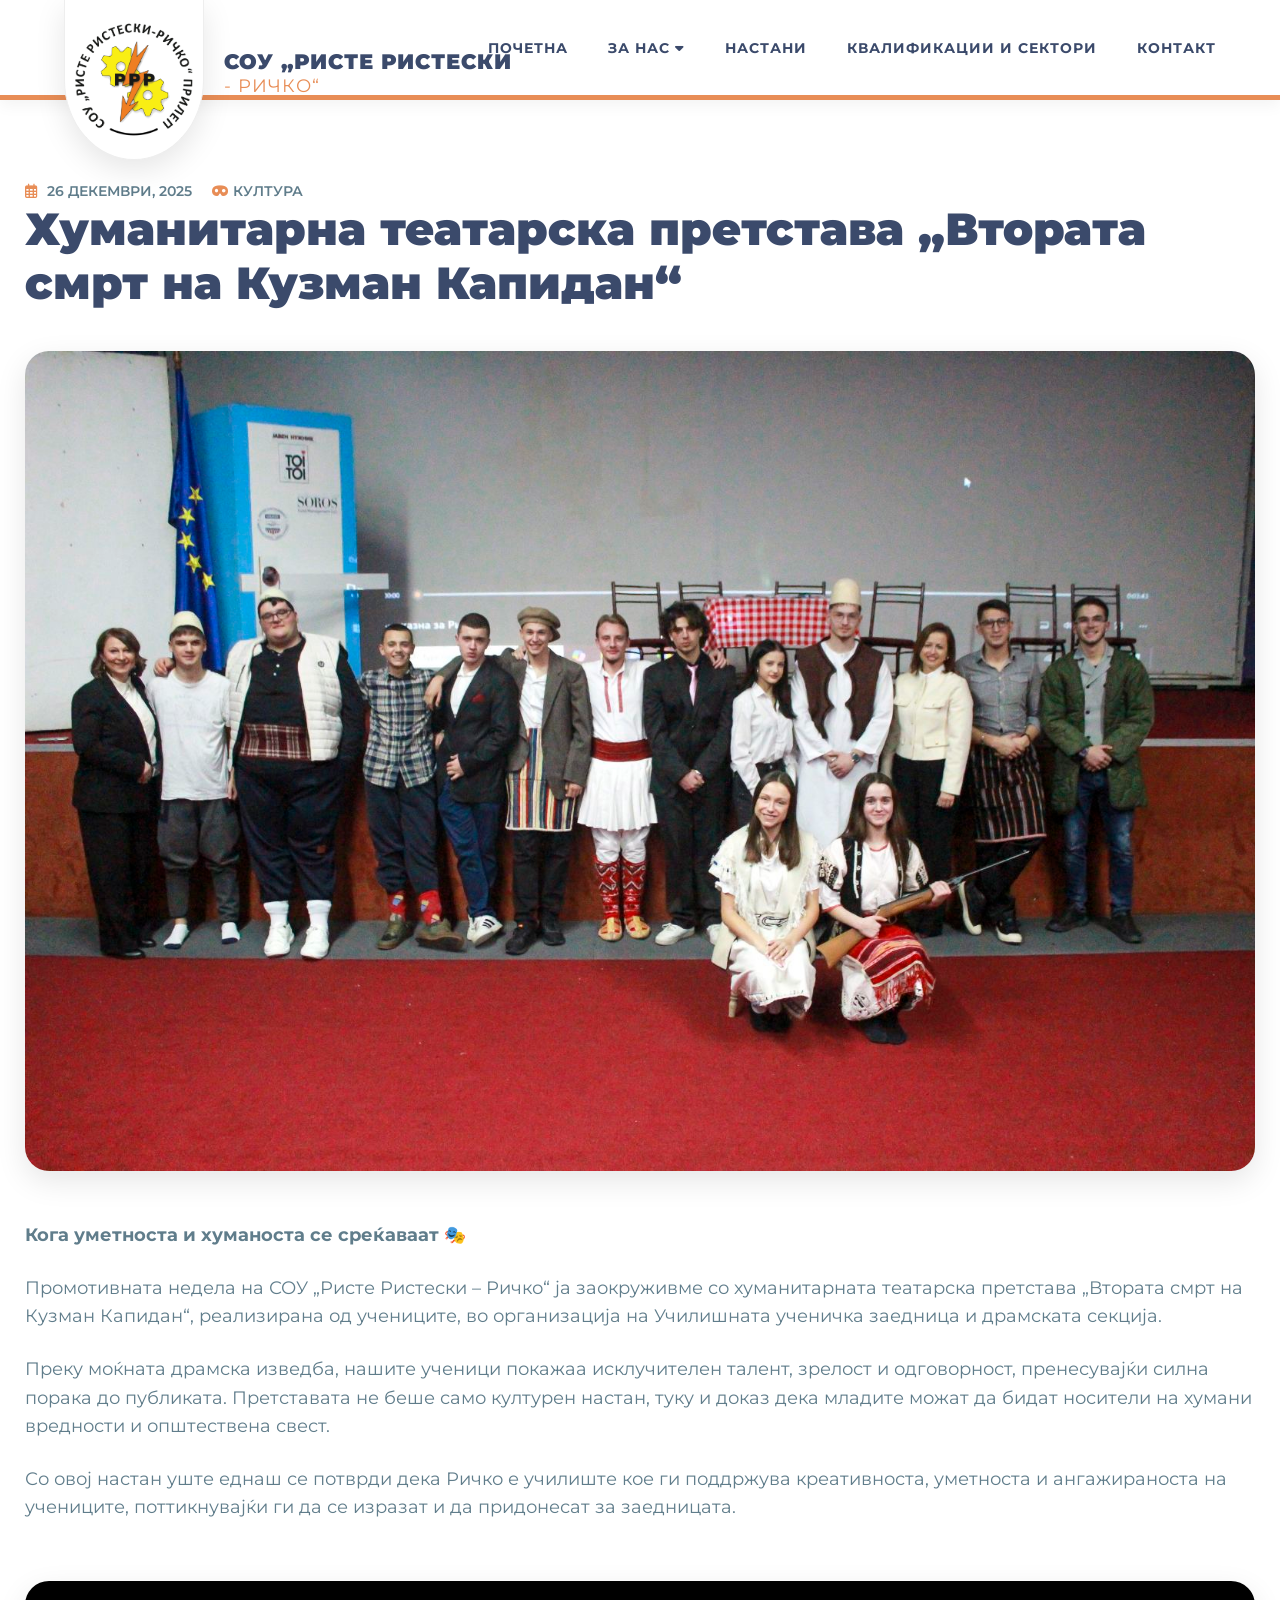
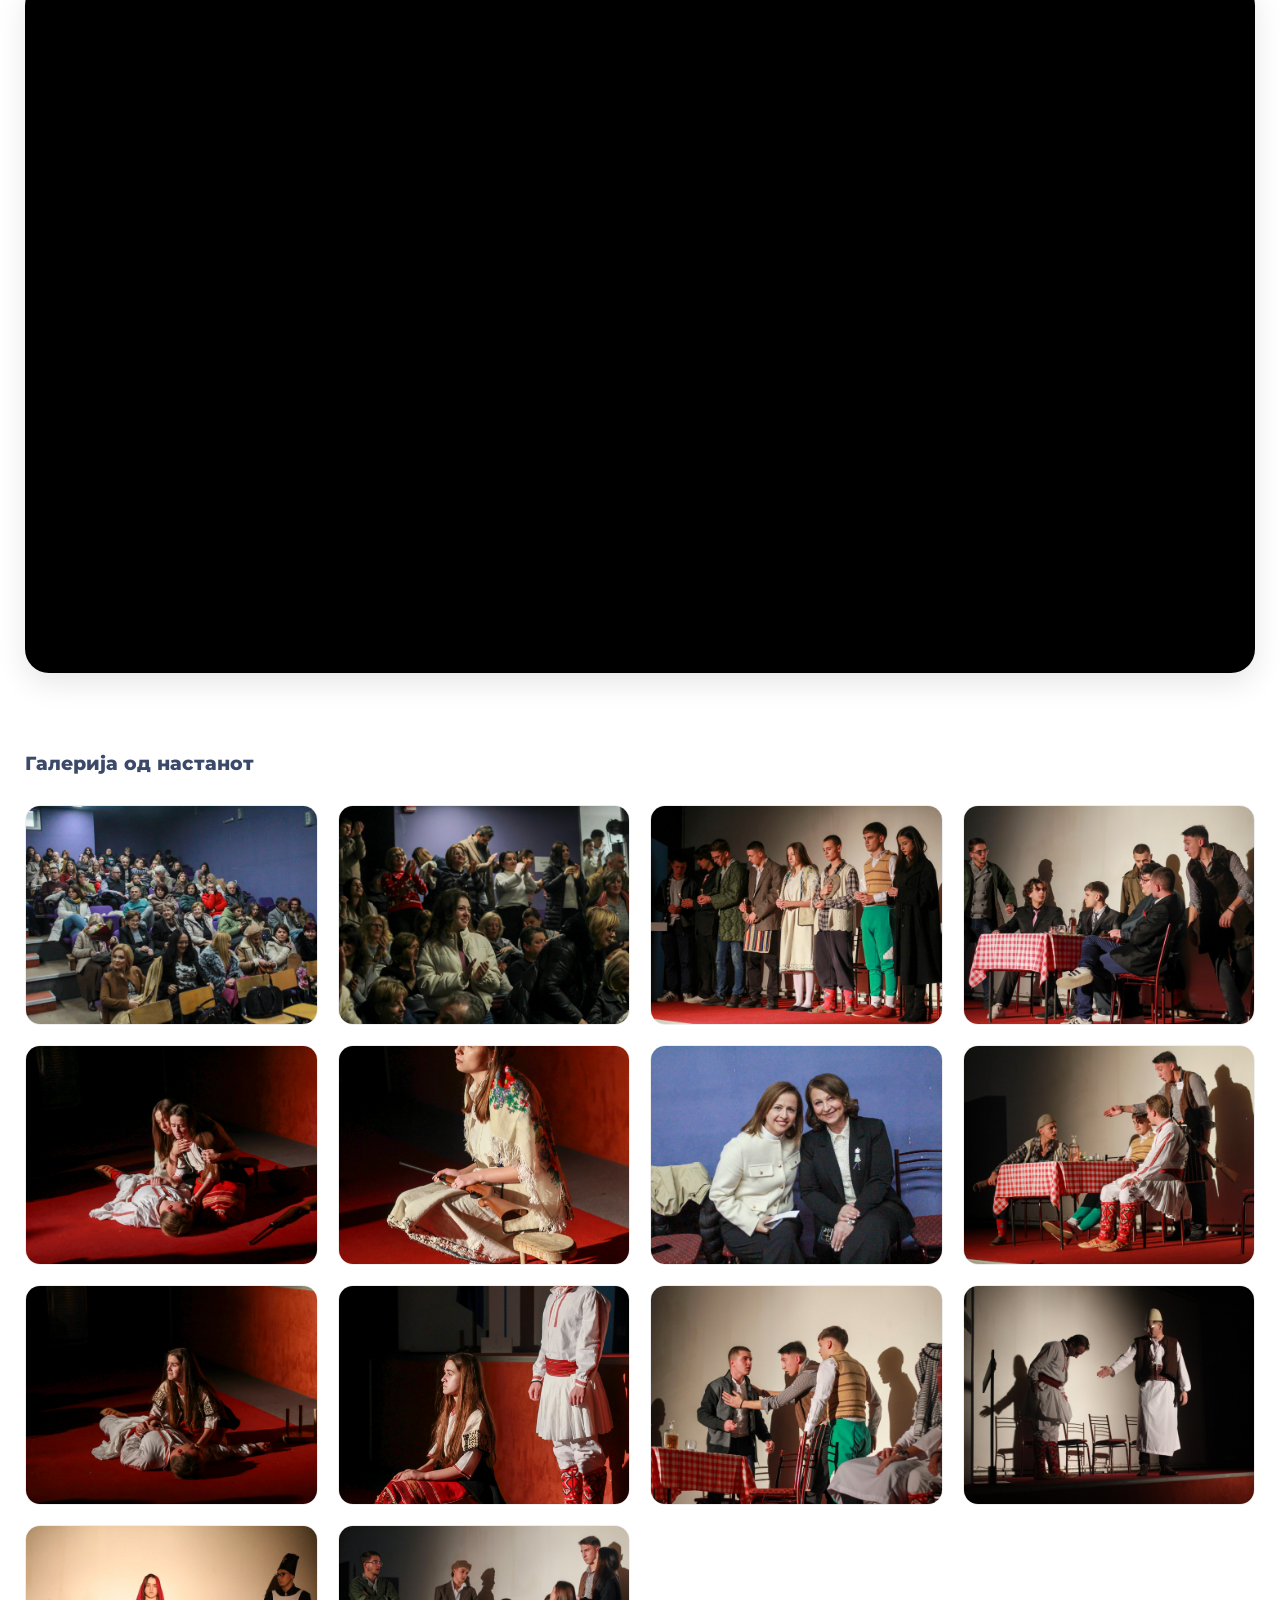
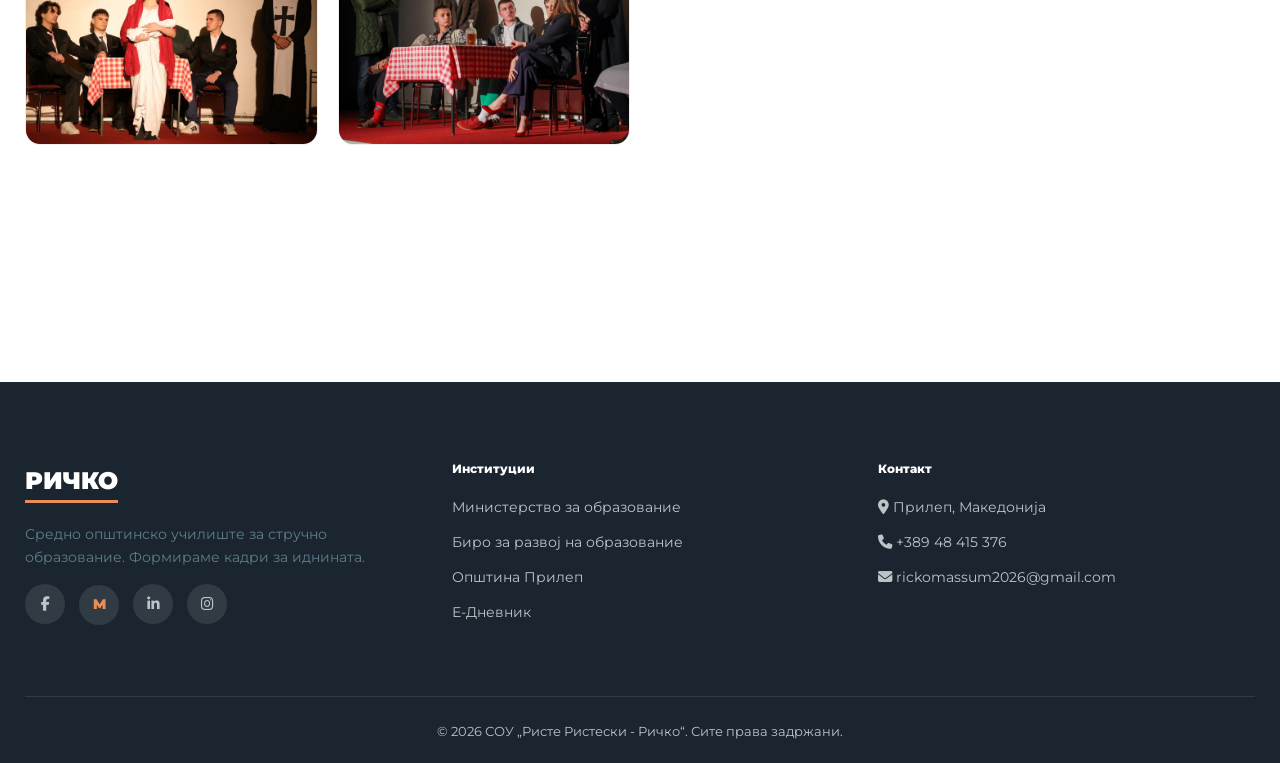
==== nastan1.html @ 540e1d93 "Add files via upload" ====
<!DOCTYPE html>
<html lang="mk">
<head> 
    <meta charset="UTF-8">
    <meta name="viewport" content="width=device-width, initial-scale=1.0">
    <title>Настан | СОУ „Ристе Ристески - Ричко“</title>
    
    <link href="https://fonts.googleapis.com/css2?family=Montserrat:wght@300;400;500;600;700;800;900&display=swap" rel="stylesheet">
    <link href="https://fonts.googleapis.com/css2?family=Montserrat:wght@300;400;500;600;700;800;900&family=Open+Sans:wght@400;600&display=swap" rel="stylesheet">
    <link rel="stylesheet" href="https://cdnjs.cloudflare.com/ajax/libs/font-awesome/6.4.0/css/all.min.css">
    <link rel="icon" type="image/x-icon" href="IMAGES/favicon.ico">
    <link rel="stylesheet" href="nastan1.css">
    <script src="https://cdn.botpress.cloud/webchat/v3.6/inject.js"></script>
    <script src="https://files.bpcontent.cloud/2026/03/01/15/20260301150014-WPFTWD2L.js" defer></script>
    <link rel="stylesheet" href="CSS/global.css">
    <link rel="stylesheet" href="CSS/nastan1.css">
</head>
<body>

    <header id="teatar">
        <a href="index.html" class="logo-badge">
            <img src="IMAGES/Лого.png" alt="Logo">
        </a>
        <div class="header-title reveal d-100">
            <strong>СОУ „Ристе Ристески</strong>
            <span>- Ричко“</span>
        </div>
        
        <nav>
            <ul class="nav-menu" id="nav-menu">
                <li class="reveal d-100"><a href="index.html" class="nav-link">Почетна</a></li>
               <li class="reveal d-100 dropdown">
            <a href="zaNas.html" class="nav-link">За нас <i class="fas fa-caret-down"></i></a>
            <ul class="dropdown-menu">
                <li><a href="zaNas.html#history">Историјат</a></li>
                <li><a href="zaNas.html#headmaster">Административен кадар</a></li>
                <li><a href="zaNas.html#teachers">Наставен кадар</a></li>
            </ul>
          </li>
                <li class="reveal d-200"><a href="nastani.html" class="nav-link">Настани</a></li>
                <li class="reveal d-300"><a href="struki.html" class="nav-link">Квалификации и сектори</a></li>
                <li class="reveal d-400"><a href="index.html#location" class="nav-link">Контакт</a></li>
            </ul>
        </nav>

        <div class="hamburger" onclick="toggleMenu()">
            <i class="fas fa-bars"></i>
        </div>
    </header>

    <main class="article-main">
        <div class="container">
            
            <div class="article-header reveal">
                <div class="article-meta">
                    <span><i class="far fa-calendar-alt"></i> 26 декември, 2025</span>
                    <span><i class="fas fa-mask"></i>Култура</span>
                </div>
                <h1 class="article-title">Хуманитарна театарска претстава „Втората смрт на Кузман Капидан“</h1>
            </div>

            <div class="main-img-wrapper reveal">
                <img src="IMAGES/nastani1.jpg" alt="Main Event Image">
            </div>

            <div class="content-text reveal">
                <p><strong>Кога уметноста и хуманоста се среќаваат 🎭</strong></p>
                <p>Промотивната недела на СОУ „Ристе Ристески – Ричко“ ја заокруживме со хуманитарната театарска претстава „Втората смрт на Кузман Капидан“, реализирана од учениците, во организација на Училишната ученичка заедница и драмската секција.</p>
                <p>Преку моќната драмска изведба, нашите ученици покажаа исклучителен талент, зрелост и одговорност, пренесувајќи силна порака до публиката. Претставата не беше само културен настан, туку и доказ дека младите можат да бидат носители на хумани вредности и општествена свест.</p>
                <p>Со овој настан уште еднаш се потврди дека Ричко е училиште кое ги поддржува креативноста, уметноста и ангажираноста на учениците, поттикнувајќи ги да се изразат и да придонесат за заедницата.</p>
            </div>

            <div class="video-container reveal">
                <iframe width="560" height="315" src="https://www.youtube.com/embed/439QsG-jg4Q?si=G99-2Db9nc4JJCM4" title="YouTube video player" frameborder="0"
                    allow="accelerometer; autoplay; clipboard-write; encrypted-media; gyroscope; picture-in-picture; web-share" 
                    referrerpolicy="strict-origin-when-cross-origin" allowfullscreen>
                </iframe>
            </div>

            <h3 class="reveal" style="margin-bottom:30px; color:var(--ricko-blue); font-weight:800;">Галерија од настанот</h3>
            <div class="gallery-grid reveal">
                <div class="gallery-item"><img src="IMAGES/1.jpg" alt="Фото 1"></div>
                <div class="gallery-item"><img src="IMAGES/2.jpg" alt="Фото 2"></div>
                <div class="gallery-item"><img src="IMAGES/3.jpg" alt="Фото 3"></div>
                <div class="gallery-item"><img src="IMAGES/4.jpg" alt="Фото 4"></div>
                <div class="gallery-item"><img src="IMAGES/5.jpg" alt="Фото 5"></div>
                <div class="gallery-item"><img src="IMAGES/6.jpg" alt="Фото 6"></div>
                <div class="gallery-item"><img src="IMAGES/7.jpg" alt="Фото 7"></div>
                <div class="gallery-item"><img src="IMAGES/8.jpg" alt="Фото 8"></div>
                <div class="gallery-item"><img src="IMAGES/9.jpg" alt="Фото 9"></div>
                <div class="gallery-item"><img src="IMAGES/10.jpg" alt="Фото 10"></div>
                <div class="gallery-item"><img src="IMAGES/12.jpg" alt="Фото 12"></div>
                <div class="gallery-item"><img src="IMAGES/13.jpg" alt="Фото 13"></div>
                <div class="gallery-item"><img src="IMAGES/14.jpg" alt="Фото 14"></div>
                <div class="gallery-item"><img src="IMAGES/15.jpg" alt="Фото 15"></div>
            </div>

            <div class="back-nav reveal">
                <a href="nastani.html" class="btn-back">
                    <i class="fas fa-arrow-left"></i> Назад кон сите настани
                </a>
            </div>

        </div>
    </main>

     <footer>
        <div class="container">
            <div class="footer-grid">
                <div>
                    <div class="footer-logo">РИЧКО</div>
                    <p class="footer-text">Средно општинско училиште за стручно образование. Формираме кадри за иднината.</p>
                    <div class="social-icons">
                        <a href="https://www.facebook.com/rickoedumk"><i class="fab fa-facebook-f"></i></a>
                        <a href="https://www.facebook.com/mladinskaricko"><i  class="r-symbol">M</i></a>
                        <a href="https://mk.linkedin.com/company/rickoedumk"><i class="fab fa-linkedin-in"></i></a>
                        <a href="https://www.instagram.com/u.u.z_ricko?igsh=YXB3cnBxc3ljbzF0"><i class="fab fa-instagram"></i></a>
                    </div>
                </div>
                
                <div>
                    <h5 style="color:#fff; margin-bottom:20px;">Институции</h5>
                    <ul class="footer-links">
                        <li><a href="https://mon.gov.mk/">Министерство за образование</a></li>
                        <li><a href="https://bro.gov.mk/">Биро за развој на образование</a></li>
                        <li><a href="https://www.prilep.gov.mk/">Општина Прилеп</a></li>
                        <li><a href="https://ednevnik.edu.mk/">Е-Дневник</a></li>
                    </ul>
                </div>

                <div>
                    <h5 style="color:#fff; margin-bottom:20px;">Контакт</h5>
                    <ul class="footer-links">
                        <li><i class="fas fa-map-marker-alt"></i> Прилеп, Македонија</li>
                        <li><i class="fas fa-phone"></i> +389 48 415 376</li>
                        <li><i class="fas fa-envelope"></i> &#114;&#105;&#099;&#107;&#111;&#109;&#097;&#115;&#115;&#117;&#109;&#050;&#048;&#050;&#054;&#064;&#103;&#109;&#097;&#105;&#108;&#046;&#099;&#111;&#109;</li>
                        
                    </ul>
                </div>
            </div>
            
            <div class="copyright">
                &copy; 2026 СОУ „Ристе Ристески - Ричко“. Сите права задржани.
            </div>
        </div>
    </footer>

<script src="app.js"></script>
</body>
</html>
---- CSS/global.css ----
/* ======================================================
   1. GLOBAL VARIABLES
   ====================================================== */
:root {
    --dark-blue: #2c3e50;       
    --ricko-blue: #3B4A6B;     
    --steel-blue: #607D8B;      
    --light-yellow: #F7E7A6;    
    --orange: #E88D56;          
    --orange-dark: #d35400;     
    --color-light-blue: #e3f2fd;
    
    --white: #ffffff;
    --off-white: #fdfdfd;
    --bg-gray: #f4f7f6;
    --border-color: rgba(0,0,0,0.08);
    
    --header-height: 100px;
    --container-width: 1280px;
    --badge-width: 140px;
    --badge-height: 160px;

    --shadow-sm: 0 5px 15px rgba(0,0,0,0.05);
    --shadow-md: 0 10px 30px rgba(0,0,0,0.1);
    --shadow-lg: 0 20px 50px rgba(0,0,0,0.15);
    --transition-fast: 0.2s ease;
    --transition-smooth: 0.4s cubic-bezier(0.165, 0.84, 0.44, 1);
}

/* ==============================================
   2. RESET & BASE STYLES
   ==============================================*/
* { margin: 0; padding: 0; box-sizing: border-box; outline: none; }

html { scroll-behavior: smooth; font-size: 16px; }

body {
    font-family: 'Montserrat', sans-serif;
    background-color: var(--white);
    color: #444;
    overflow-x: hidden;
    line-height: 1.6;
    -webkit-font-smoothing: antialiased;
    display: flex;
    flex-direction: column;
    min-height: 100vh;
}

a { text-decoration: none; color: inherit; transition: var(--transition-fast); }
ul { list-style: none; }
img { display: block; max-width: 100%; height: auto; }

h1, h2, h3, h4, h5, h6 { color: var(--ricko-blue); font-weight: 800; line-height: 1.2; }
p { color: var(--steel-blue); margin-bottom: 15px; font-weight: 400; }

.container { max-width: var(--container-width); margin: 0 auto; padding: 0 25px; position: relative; }
.section-padding { padding: 100px 0; }
.text-center { text-align: center; }
.flex-center { display: flex; align-items: center; justify-content: center; }

/* ====================================================
   3. ANIMATIONS & BUTTONS
   ==================================================== */
.reveal {
    position: relative;
    transform: translateY(80px);
    opacity: 0;
    transition: all 0.8s cubic-bezier(0.5, 0, 0, 1);
    will-change: transform, opacity;
}

.reveal.active { transform: translateY(0); opacity: 1; }
.d-100 { transition-delay: 0.1s; }
.d-200 { transition-delay: 0.2s; }
.d-300 { transition-delay: 0.3s; }
.d-400 { transition-delay: 0.4s; }

.btn {
    display: inline-block;
    padding: 16px 40px;
    font-size: 14px;
    font-weight: 700;
    text-transform: uppercase;
    letter-spacing: 1.5px;
    border-radius: 50px;
    position: relative;
    overflow: hidden;
    z-index: 1;
    transition: var(--transition-smooth);
    cursor: pointer;
    border: none;
}

.btn-primary {
    background-color: var(--orange);
    color: var(--white);
    box-shadow: 0 10px 20px rgba(232, 141, 86, 0.3);
}

.btn-primary::before {
    content: '';
    position: absolute;
    top: 0; left: 0; width: 0%; height: 100%;
    background-color: var(--orange-dark);
    transition: var(--transition-smooth);
    z-index: -1;
    border-radius: 50px;
}

.btn-primary:hover { transform: translateY(-5px); box-shadow: 0 15px 30px rgba(232, 141, 86, 0.4); }
.btn-primary:hover::before { width: 100%; }

.btn-outline {
    background: transparent;
    border: 2px solid var(--ricko-blue);
    color: var(--ricko-blue);
}

.btn-outline:hover {
    background: var(--ricko-blue);
    color: var(--white);
    transform: translateY(-3px);
    box-shadow: 0 10px 20px rgba(59, 74, 107, 0.2);
}

/* ======================================================
   4. HEADER & NAVIGATION
   ====================================================== */
header {
    height: var(--header-height);
    background: var(--white);
    display: flex;
    justify-content: flex-end;
    align-items: center;
    padding: 0 5%;
    position: sticky;
    top: 0;
    z-index: 1000;
    border-bottom: 5px solid var(--orange);
    box-shadow: var(--shadow-sm);
    transition: var(--transition-smooth);
}

.logo-badge {
    position: absolute;
    top: 0; left: 5%;
    width: var(--badge-width);
    height: var(--badge-height);
    background: var(--white);
    border-radius: 0 0 50% 50%;
    box-shadow: var(--shadow-md);
    z-index: 1001;
    display: flex;
    align-items: center;
    justify-content: center;
    flex-direction: column;
    border: 1px solid #eee;
    border-top: none;
    transition: all 0.6s ease-in-out;
    cursor: pointer;
}

.logo-badge.scrolled {
    height: 95px; width: 110px;
    border-radius: 0 0 20px 20px;
    box-shadow: var(--shadow-sm);
}

.logo-badge:hover:not(.scrolled) {
    height: calc(var(--badge-height) + 15px);
    background: #fffdf5;
}

.logo-badge img { width: 85%; height: 85%; object-fit: contain; }

.header-title {
    position: absolute;
    left: calc(5% + 160px);
    top: 50%;
    transform: translateY(-50%);
    text-transform: uppercase;
    font-size: 1.1rem;
    line-height: 1.3;
    color: var(--ricko-blue);
    letter-spacing: 1px;
    pointer-events: none;
}

.header-title strong { font-weight: 900; display: block; font-size: 1.3rem; }
.header-title span { color: var(--orange); }

.nav-menu { display: flex; gap: 40px; }

.nav-link {
    font-size: 0.85rem;
    font-weight: 700;
    text-transform: uppercase;
    color: var(--ricko-blue);
    letter-spacing: 1px;
    position: relative;
    padding: 10px 0;
}

.nav-link::after {
    content: ''; position: absolute; bottom: 0; left: 0;
    width: 0; height: 3px; background: var(--orange);
    transition: 0.3s cubic-bezier(0.25, 1, 0.5, 1);
}

.nav-link:hover, .nav-link.active { color: var(--orange); }
.nav-link:hover::after, .nav-link.active::after { width: 100%; }

.hamburger {
    display: none;
    font-size: 1.8rem;
    color: var(--ricko-blue);
    cursor: pointer;
}

/*=============== DROP-DOWN MENU ============== */
.nav-menu li.dropdown { position: relative; }

.nav-menu li.dropdown .dropdown-menu {
    display: none; position: absolute; top: 100%; left: 0;
    background-color: var(--white); min-width: 200px;
    z-index: 1000; border-radius: 10px; box-shadow: var(--shadow-md);
    overflow: hidden; transition: all 0.3s ease;
}

.nav-menu li.dropdown .dropdown-menu li a {
    display: block; padding: 12px 20px; color: var(--dark-blue);
    font-weight: 600; transition: all 0.3s ease;
}

.nav-menu li.dropdown .dropdown-menu li a:hover {
    background-color: var(--orange); color: var(--white); transform: translateX(5px);
}

.nav-menu li.dropdown:hover .dropdown-menu { display: block; }

/* ==========================================================================
   5. FOOTER
   ========================================================================== */
footer {
    background-color: #1a252f;
    color: #bdc3c7;
    padding: 80px 0 20px;
    font-size: 0.9rem;
    margin-top: auto; /* Pushes footer to bottom if page content is short */
}

.footer-grid {
    display: grid;
    grid-template-columns: repeat(auto-fit, minmax(250px, 1fr));
    gap: 50px;
    margin-bottom: 60px;
}

.footer-logo {
    font-weight: 900; color: #fff; font-size: 1.5rem;
    margin-bottom: 20px; display: inline-block;
    border-bottom: 3px solid var(--orange);
}

.footer-links li { margin-bottom: 12px; }
.footer-links a:hover { color: var(--orange); padding-left: 5px; }

.footer-text { margin-bottom: 15px; font-weight: 400; color: #607d8b; }

.social-icons a {
    display: inline-flex; width: 40px; height: 40px;
    background: rgba(255,255,255,0.1); border-radius: 50%;
    align-items: center; justify-content: center;
    margin-right: 10px; transition: 0.3s;
}
.social-icons a:hover { background: var(--orange); color: white; transform: translateY(-3px); }

.r-symbol { font-style: normal; font-weight: 900; color: var(--orange); }
.social-icons a:hover .r-symbol { color: #fff; }

.copyright {
    border-top: 1px solid rgba(255,255,255,0.1);
    padding-top: 25px; text-align: center; font-size: 0.8rem;
}

/* ==========================================================================
   6. GLOBAL RESPONSIVE RULES (Header & Nav)
   ========================================================================== */
@media (max-width: 1024px) {
    .header-title { display: none; } 
    header { justify-content: space-between; padding: 0 30px; }
    
    .logo-badge {
        position: relative; left: 0; top: 0;
        height: 90px; width: 90px; border-radius: 0 0 15px 15px; transform: none;
    }
    .logo-badge.scrolled {
        height: 75px; width: 75px; border-radius: 0 0 10px 10px;
    }
}

@media (max-width: 768px) {
    .nav-menu {
        position: fixed; top: var(--header-height); right: -100%; 
        width: 100%; height: calc(100vh - var(--header-height));
        background: var(--white); flex-direction: column;
        align-items: center; justify-content: center; gap: 40px;
        transition: 0.4s; z-index: 999;
    }
    .nav-menu.active { right: 0; }
    .nav-menu li { opacity: 1 !important; transform: none !important; transition: none !important; }
    .hamburger { display: block; }
    
    /* Hide Dropdowns on mobile */
    .nav-menu li.dropdown .nav-link i.fa-caret-down,
    .nav-menu li.dropdown .dropdown-menu,
    .nav-menu li.dropdown:hover .dropdown-menu {
        display: none !important;
    }
}
---- CSS/nastan1.css ----
/* ==========================================================================
   ARTICLE CONTENT
   ========================================================================== */
.article-main { padding: 80px 0; }
.article-header { margin-bottom: 40px; }
.article-title { font-size: 2.8rem; font-weight: 900; color: var(--ricko-blue); line-height: 1.2; margin-bottom: 20px; }

.article-meta { display: flex; align-items: center; gap: 20px; color: var(--steel-blue); font-weight: 600; font-size: 0.9rem; text-transform: uppercase; }
.article-meta i { color: var(--orange); margin-right: 5px; }

.main-img-wrapper { width: 100%; border-radius: 24px; overflow: hidden; box-shadow: var(--shadow-md); margin-bottom: 50px; }
.main-img-wrapper img { width: 100%; display: block; background: #eee; min-height: 400px; }

.content-text { font-size: 1.1rem; color: #555; margin-bottom: 60px; }
.content-text p { margin-bottom: 25px; }

/* Video Section (Specific to Nastan 1 & 2) */
.video-container { background: #000; border-radius: 24px; overflow: hidden; position: relative; padding-top: 56.25%; margin-bottom: 80px; box-shadow: var(--shadow-md); }
.video-container video, .video-container iframe { position: absolute; top: 0; left: 0; width: 100%; height: 100%; border: none; object-fit: cover; }

/* Gallery Grid */
.gallery-grid { display: grid; grid-template-columns: repeat(auto-fill, minmax(280px, 1fr)); gap: 20px; margin-bottom: 60px; }
.gallery-item { height: 220px; border-radius: 15px; overflow: hidden; background: #eee; border: 1px solid #eee;}
.gallery-item img { width: 100%; height: 100%; object-fit: cover; transition: var(--transition-smooth); }
.gallery-item:hover img { transform: scale(1.08); }

/* Back Button */
.back-nav { border-top: 1px solid #eee; padding-top: 40px; }
.btn-back { display: inline-flex; align-items: center; gap: 10px; padding: 15px 35px; background: var(--ricko-blue); color: white; border-radius: 50px; font-weight: 700; text-decoration: none; transition: 0.3s; }
.btn-back:hover { background: var(--orange); transform: translateX(-5px); }
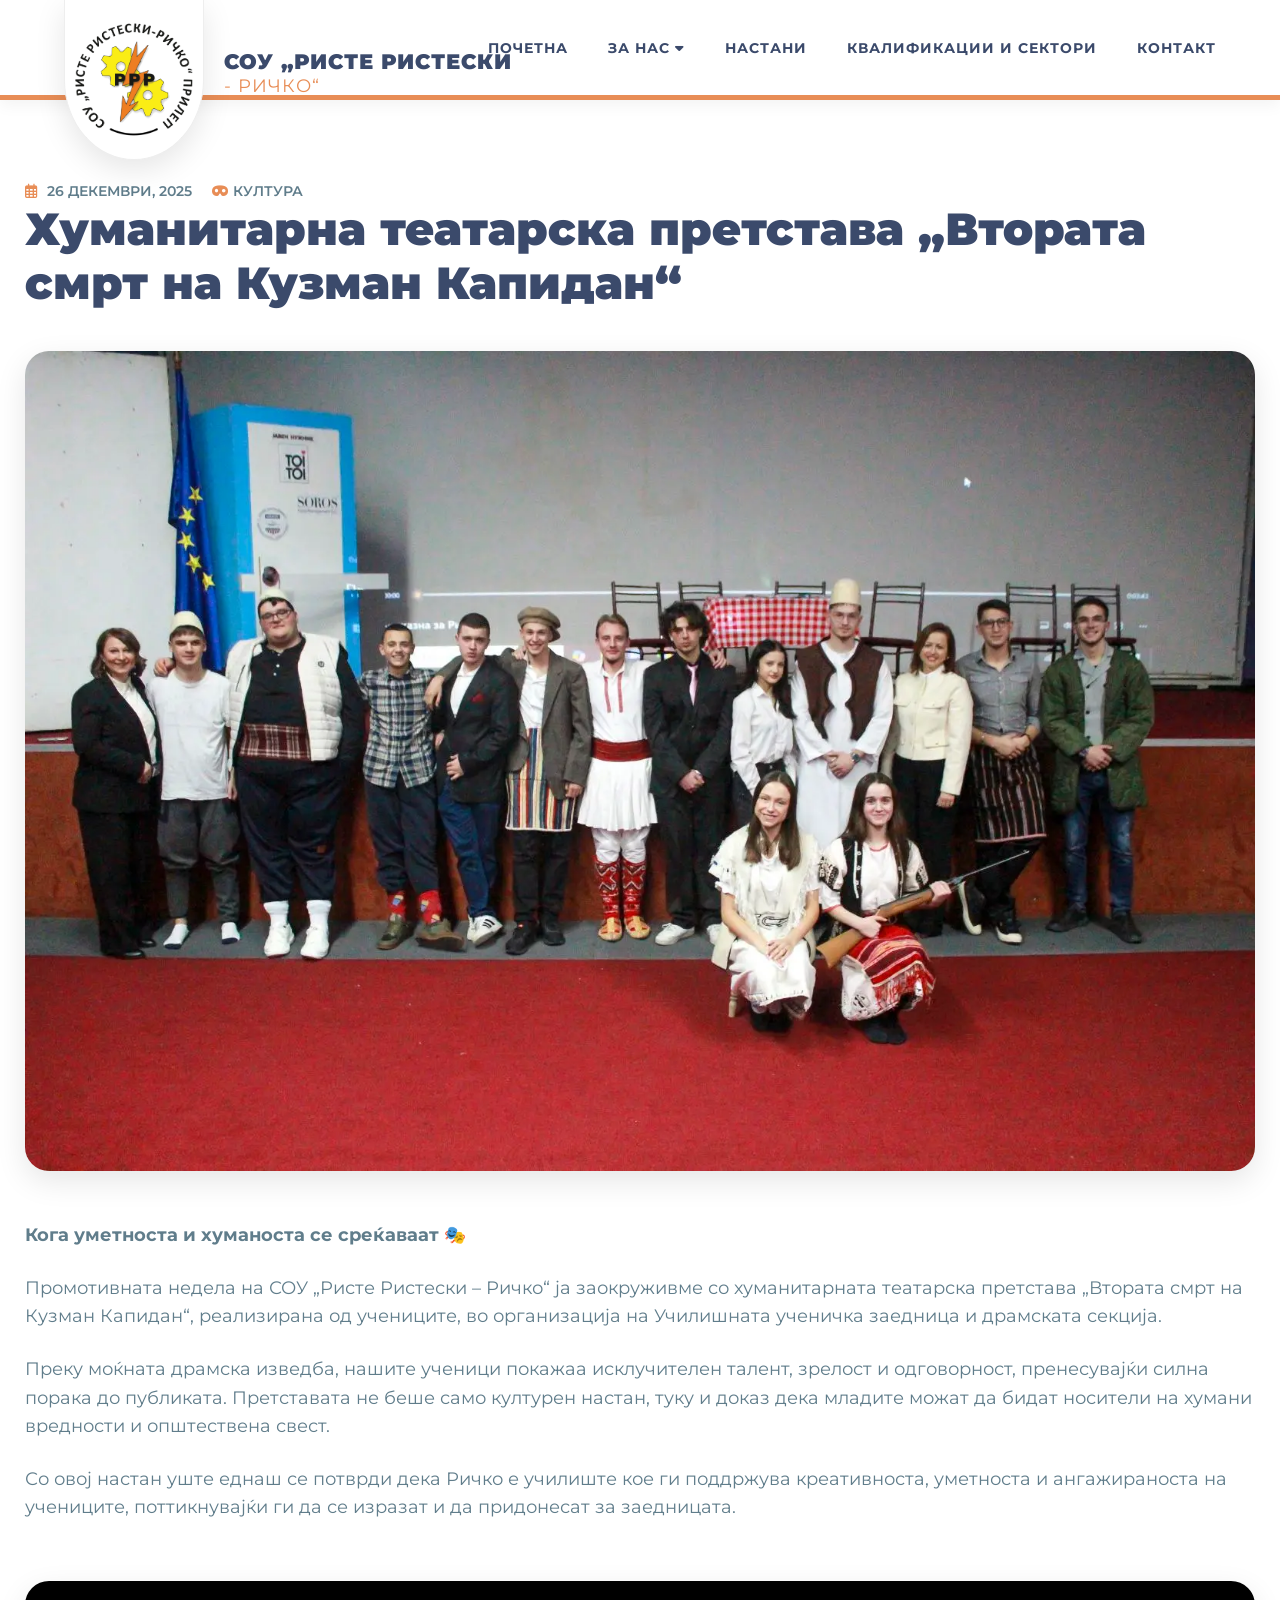
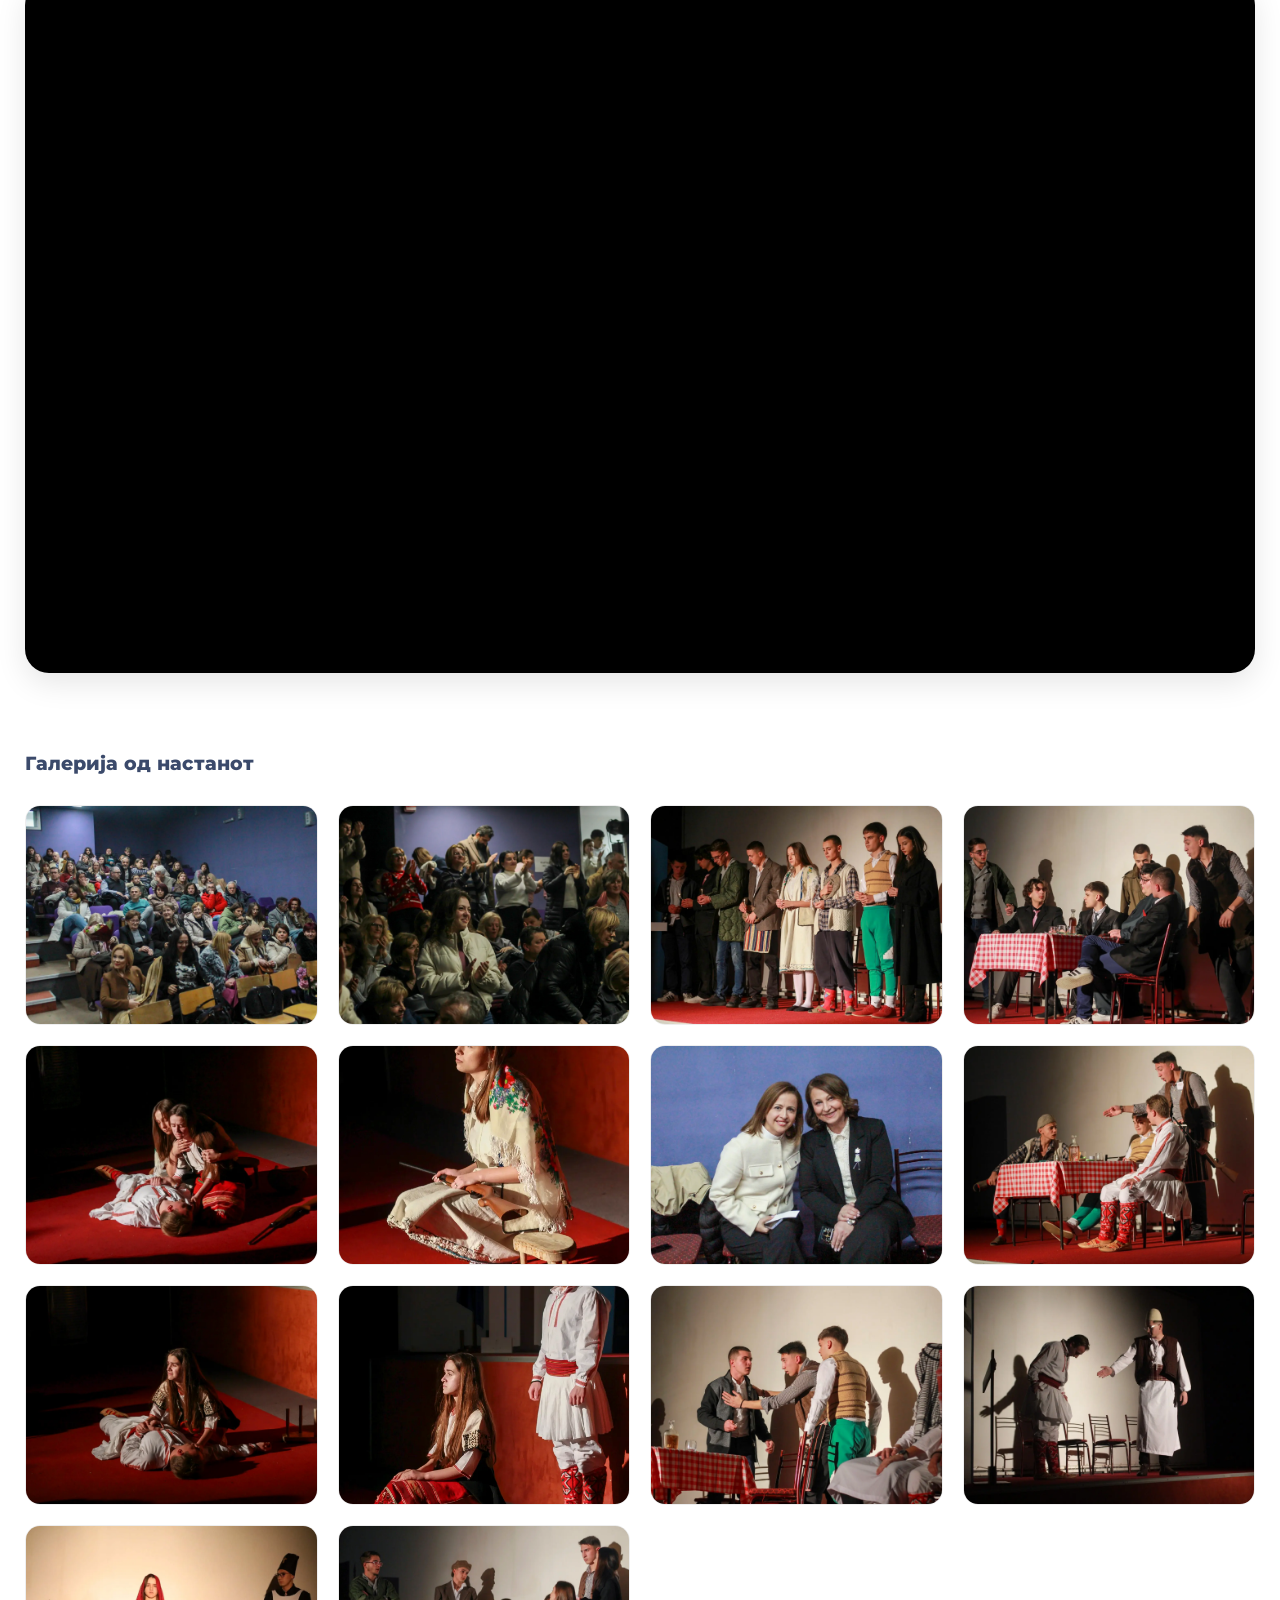
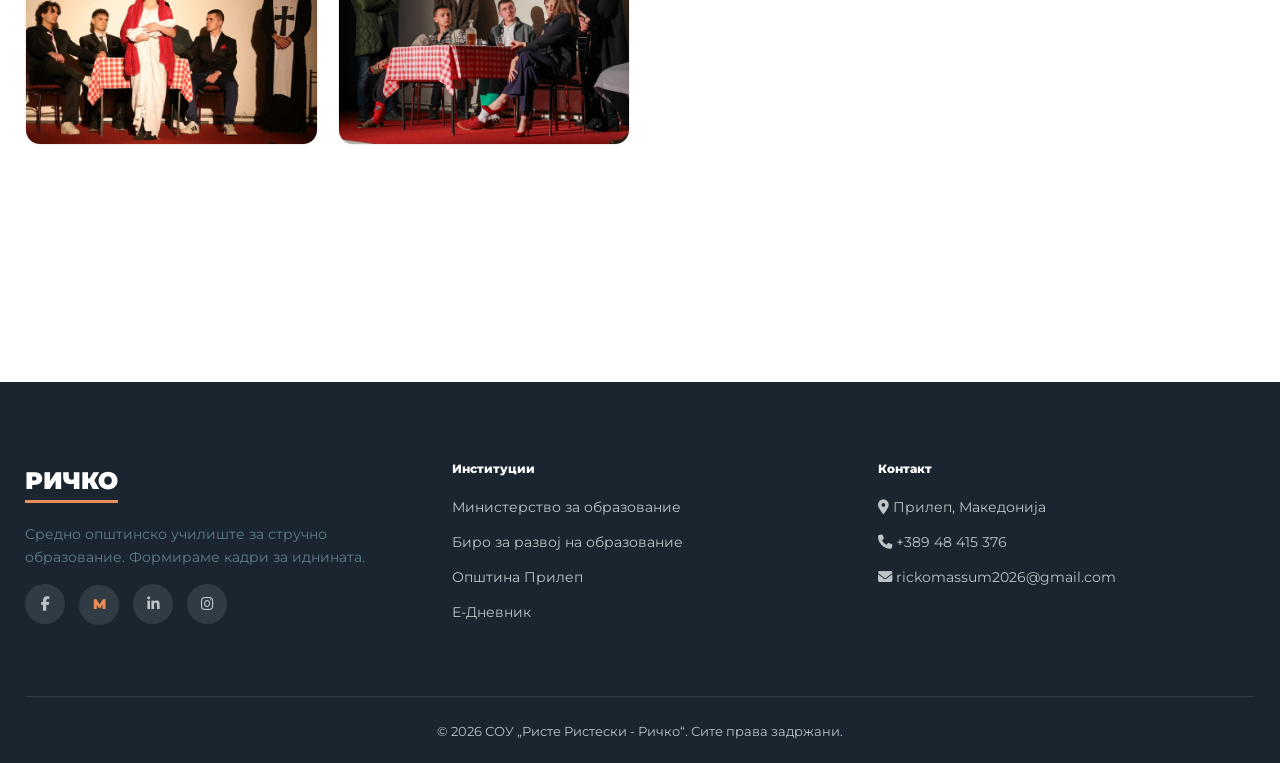
==== commit c18ec444: "Update nastan1.html" ====
--- a/nastan1.html
+++ b/nastan1.html
@@ -19,7 +19,7 @@
 
     <header id="teatar">
         <a href="index.html" class="logo-badge">
-            <img src="IMAGES/Лого.png" alt="Logo">
+            <img src="IMAGES/Лого.webp" alt="Logo">
         </a>
         <div class="header-title reveal d-100">
             <strong>СОУ „Ристе Ристески</strong>
@@ -60,7 +60,7 @@
             </div>
 
             <div class="main-img-wrapper reveal">
-                <img src="IMAGES/nastani1.jpg" alt="Main Event Image">
+                <img src="IMAGES/nastani1.webp" alt="Main Event Image">
             </div>
 
             <div class="content-text reveal">
@@ -79,20 +79,20 @@
 
             <h3 class="reveal" style="margin-bottom:30px; color:var(--ricko-blue); font-weight:800;">Галерија од настанот</h3>
             <div class="gallery-grid reveal">
-                <div class="gallery-item"><img src="IMAGES/1.jpg" alt="Фото 1"></div>
-                <div class="gallery-item"><img src="IMAGES/2.jpg" alt="Фото 2"></div>
-                <div class="gallery-item"><img src="IMAGES/3.jpg" alt="Фото 3"></div>
-                <div class="gallery-item"><img src="IMAGES/4.jpg" alt="Фото 4"></div>
-                <div class="gallery-item"><img src="IMAGES/5.jpg" alt="Фото 5"></div>
-                <div class="gallery-item"><img src="IMAGES/6.jpg" alt="Фото 6"></div>
-                <div class="gallery-item"><img src="IMAGES/7.jpg" alt="Фото 7"></div>
-                <div class="gallery-item"><img src="IMAGES/8.jpg" alt="Фото 8"></div>
-                <div class="gallery-item"><img src="IMAGES/9.jpg" alt="Фото 9"></div>
-                <div class="gallery-item"><img src="IMAGES/10.jpg" alt="Фото 10"></div>
-                <div class="gallery-item"><img src="IMAGES/12.jpg" alt="Фото 12"></div>
-                <div class="gallery-item"><img src="IMAGES/13.jpg" alt="Фото 13"></div>
-                <div class="gallery-item"><img src="IMAGES/14.jpg" alt="Фото 14"></div>
-                <div class="gallery-item"><img src="IMAGES/15.jpg" alt="Фото 15"></div>
+                <div class="gallery-item"><img src="IMAGES/1.webp" alt="Фото 1"></div>
+                <div class="gallery-item"><img src="IMAGES/2.webp" alt="Фото 2"></div>
+                <div class="gallery-item"><img src="IMAGES/3.webp" alt="Фото 3"></div>
+                <div class="gallery-item"><img src="IMAGES/4.webp" alt="Фото 4"></div>
+                <div class="gallery-item"><img src="IMAGES/5.webp" alt="Фото 5"></div>
+                <div class="gallery-item"><img src="IMAGES/6.webp" alt="Фото 6"></div>
+                <div class="gallery-item"><img src="IMAGES/7.webp" alt="Фото 7"></div>
+                <div class="gallery-item"><img src="IMAGES/8.webp" alt="Фото 8"></div>
+                <div class="gallery-item"><img src="IMAGES/9.webp" alt="Фото 9"></div>
+                <div class="gallery-item"><img src="IMAGES/10.webp" alt="Фото 10"></div>
+                <div class="gallery-item"><img src="IMAGES/12.webp" alt="Фото 12"></div>
+                <div class="gallery-item"><img src="IMAGES/13.webp" alt="Фото 13"></div>
+                <div class="gallery-item"><img src="IMAGES/14.webp" alt="Фото 14"></div>
+                <div class="gallery-item"><img src="IMAGES/15.webp" alt="Фото 15"></div>
             </div>
 
             <div class="back-nav reveal">
@@ -147,4 +147,4 @@
 
 <script src="app.js"></script>
 </body>
-</html>+</html>
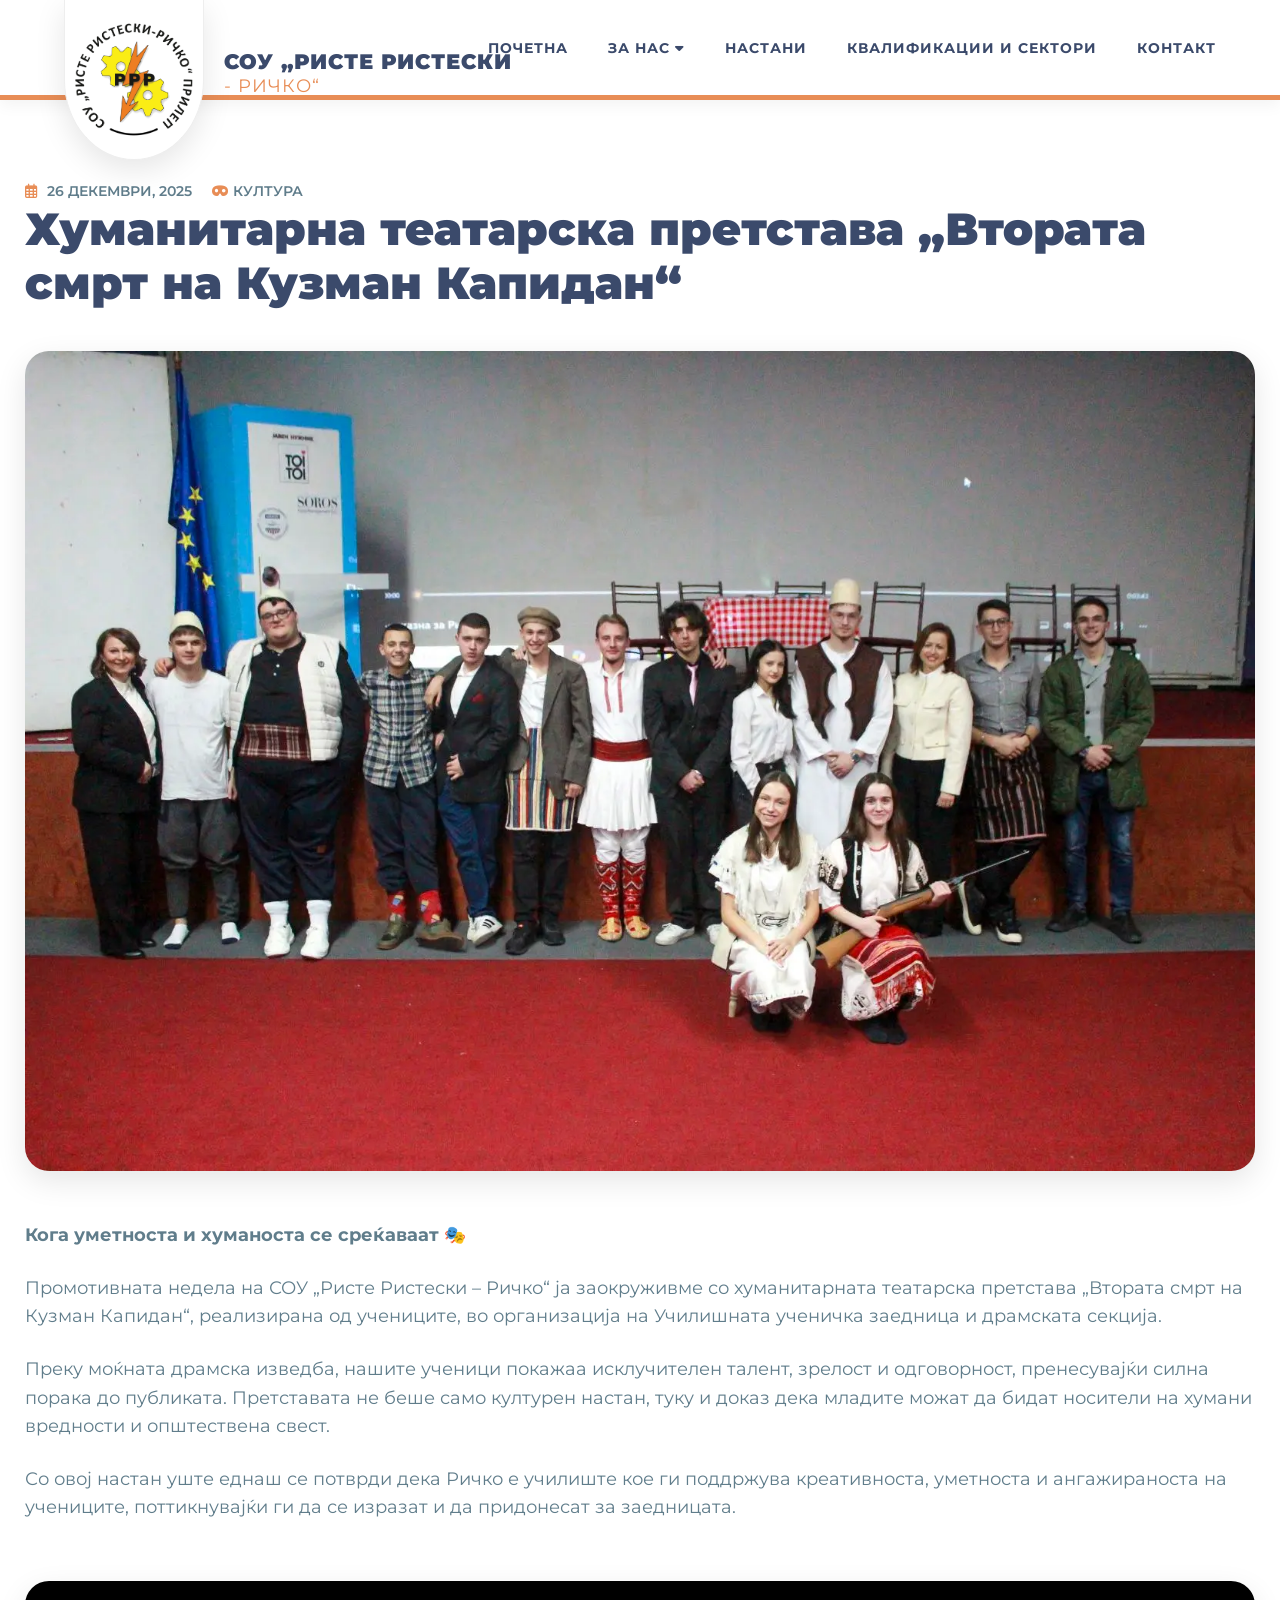
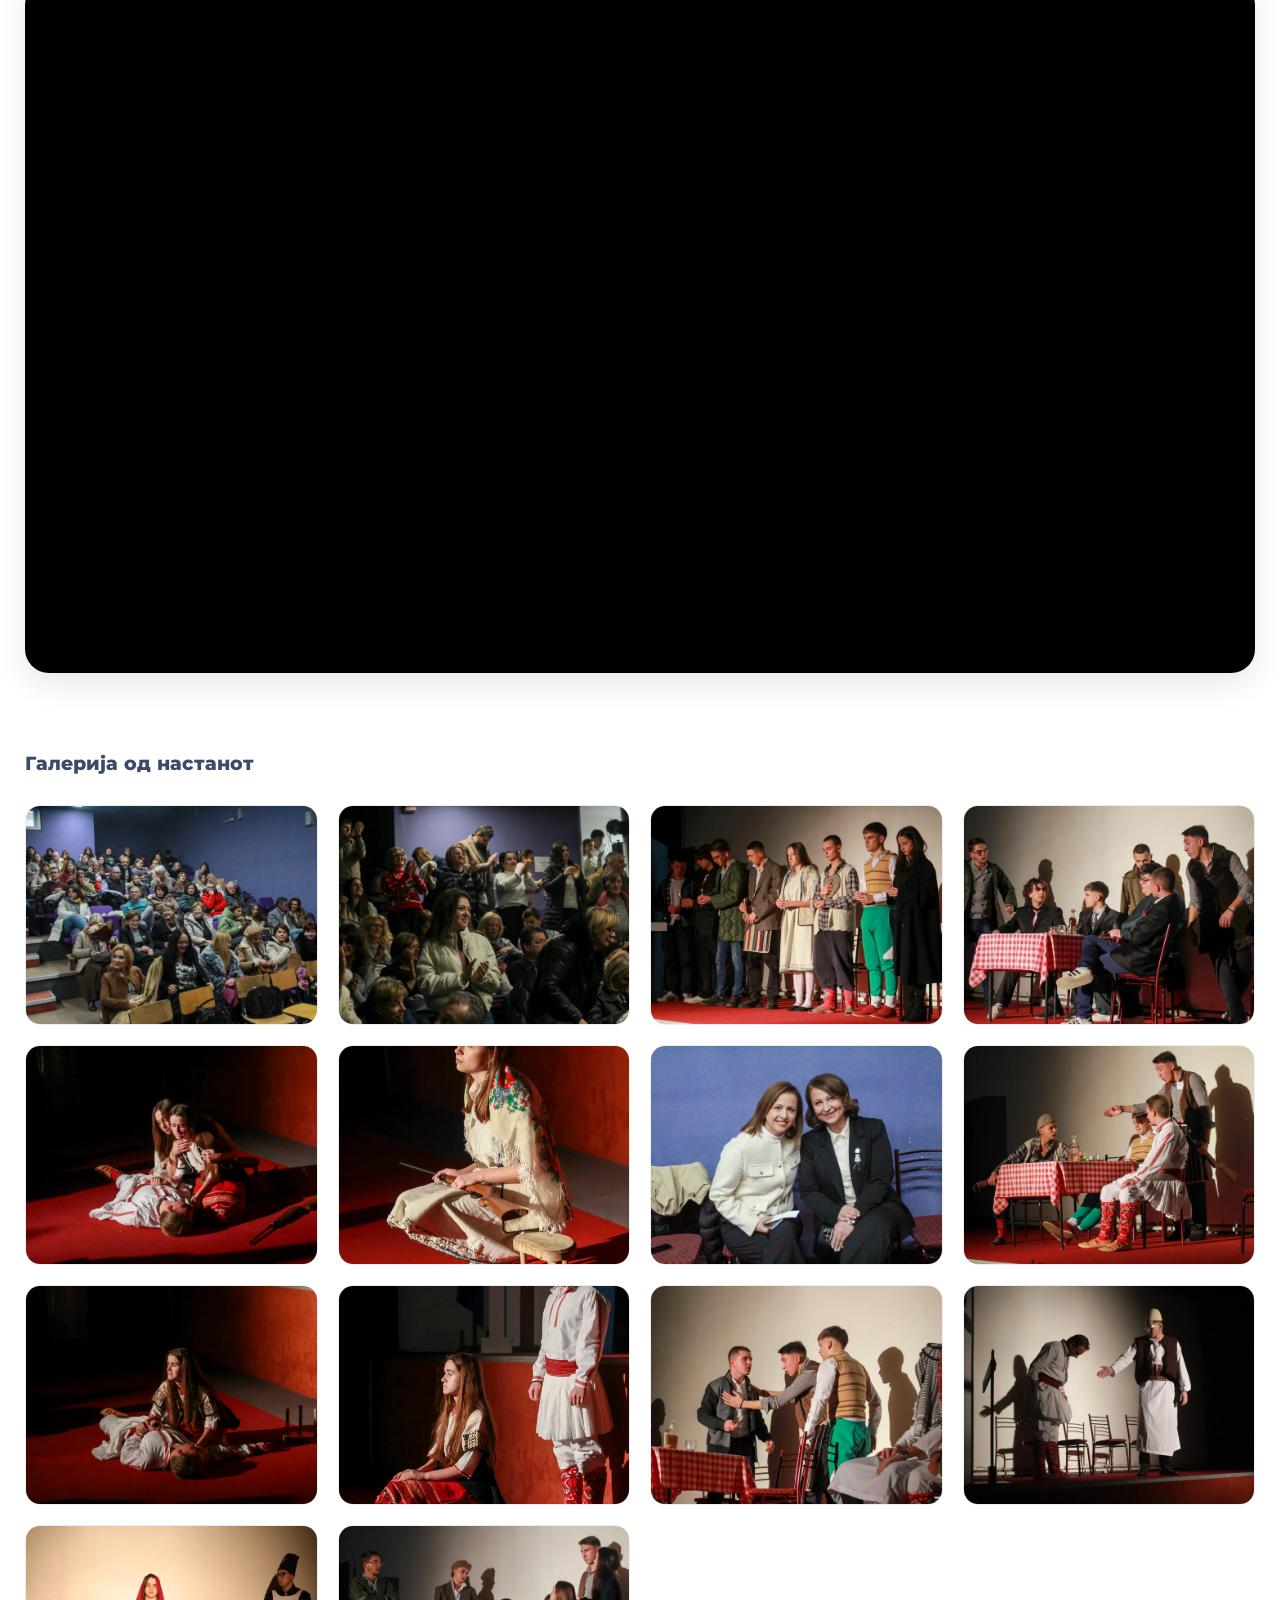
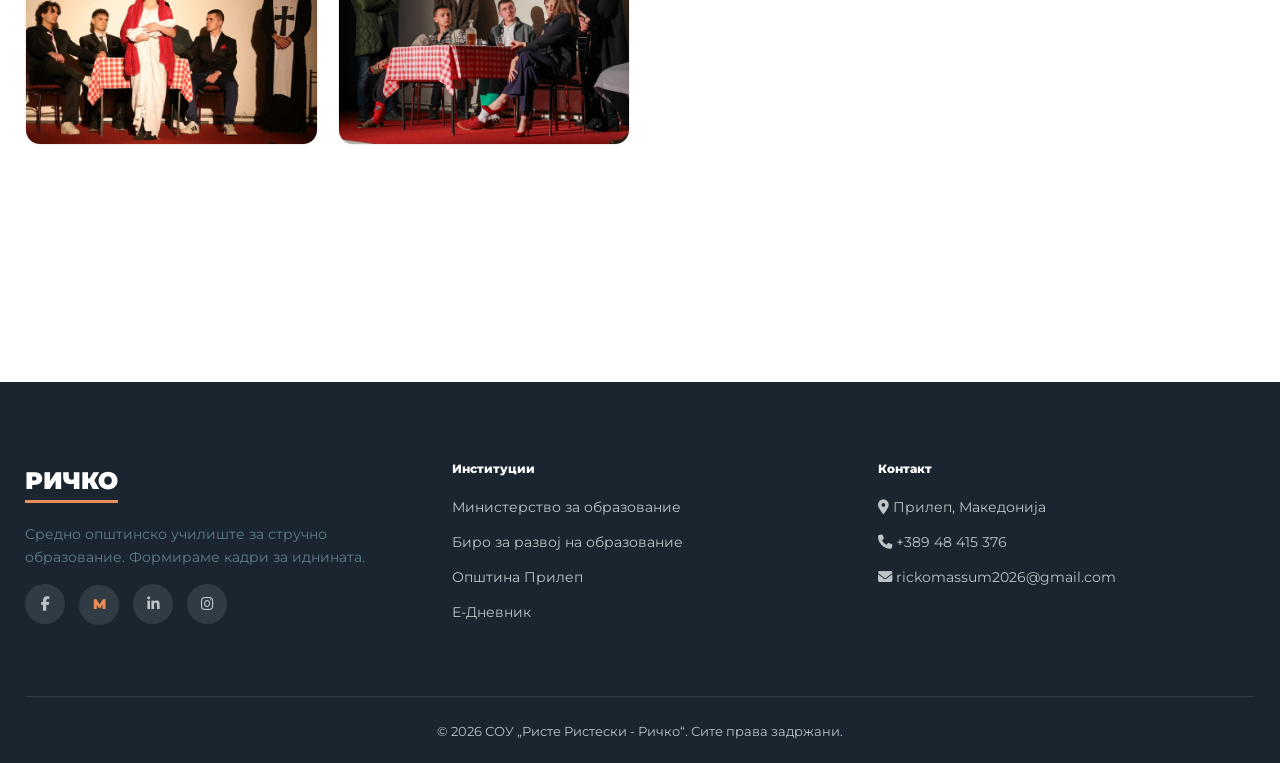
==== commit 1eaab85b: "Update nastan1.html" ====
--- a/nastan1.html
+++ b/nastan1.html
@@ -9,7 +9,6 @@
     <link href="https://fonts.googleapis.com/css2?family=Montserrat:wght@300;400;500;600;700;800;900&family=Open+Sans:wght@400;600&display=swap" rel="stylesheet">
     <link rel="stylesheet" href="https://cdnjs.cloudflare.com/ajax/libs/font-awesome/6.4.0/css/all.min.css">
     <link rel="icon" type="image/x-icon" href="IMAGES/favicon.ico">
-    <link rel="stylesheet" href="nastan1.css">
     <script src="https://cdn.botpress.cloud/webchat/v3.6/inject.js"></script>
     <script src="https://files.bpcontent.cloud/2026/03/01/15/20260301150014-WPFTWD2L.js" defer></script>
     <link rel="stylesheet" href="CSS/global.css">
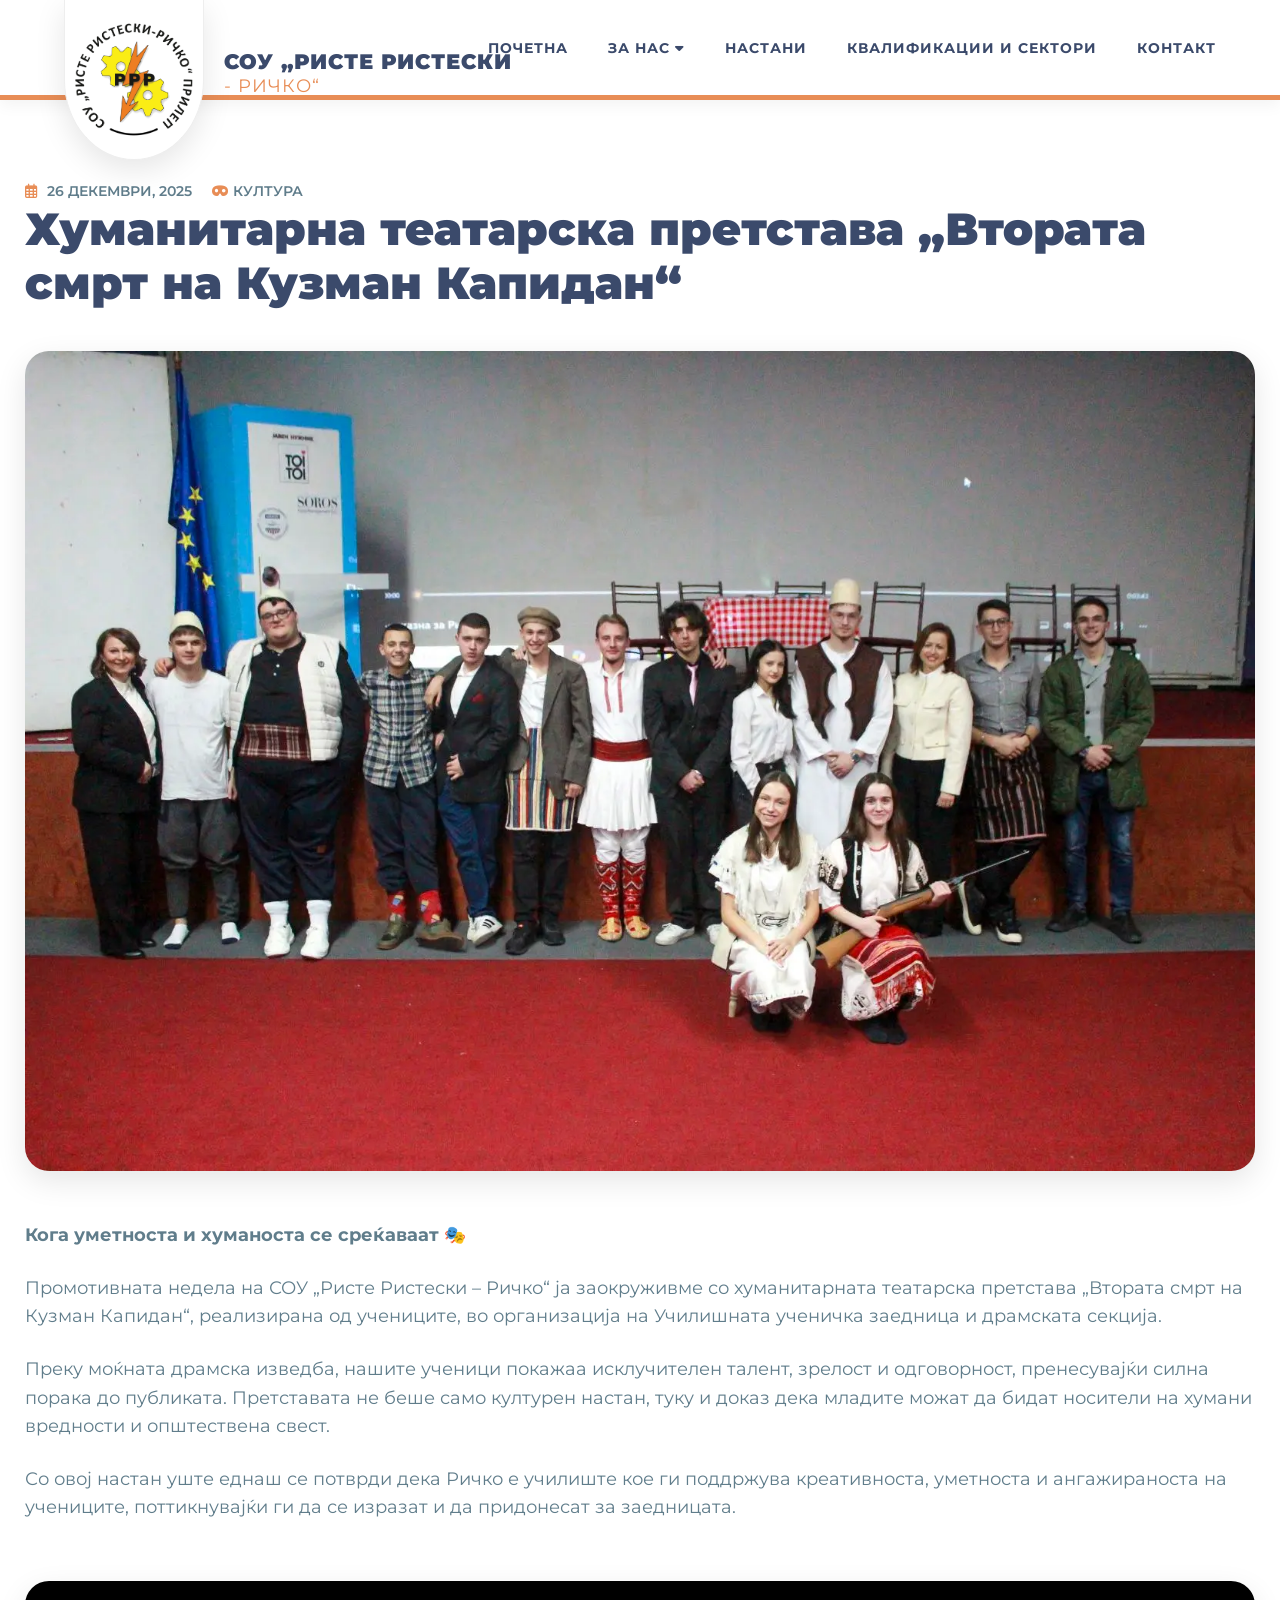
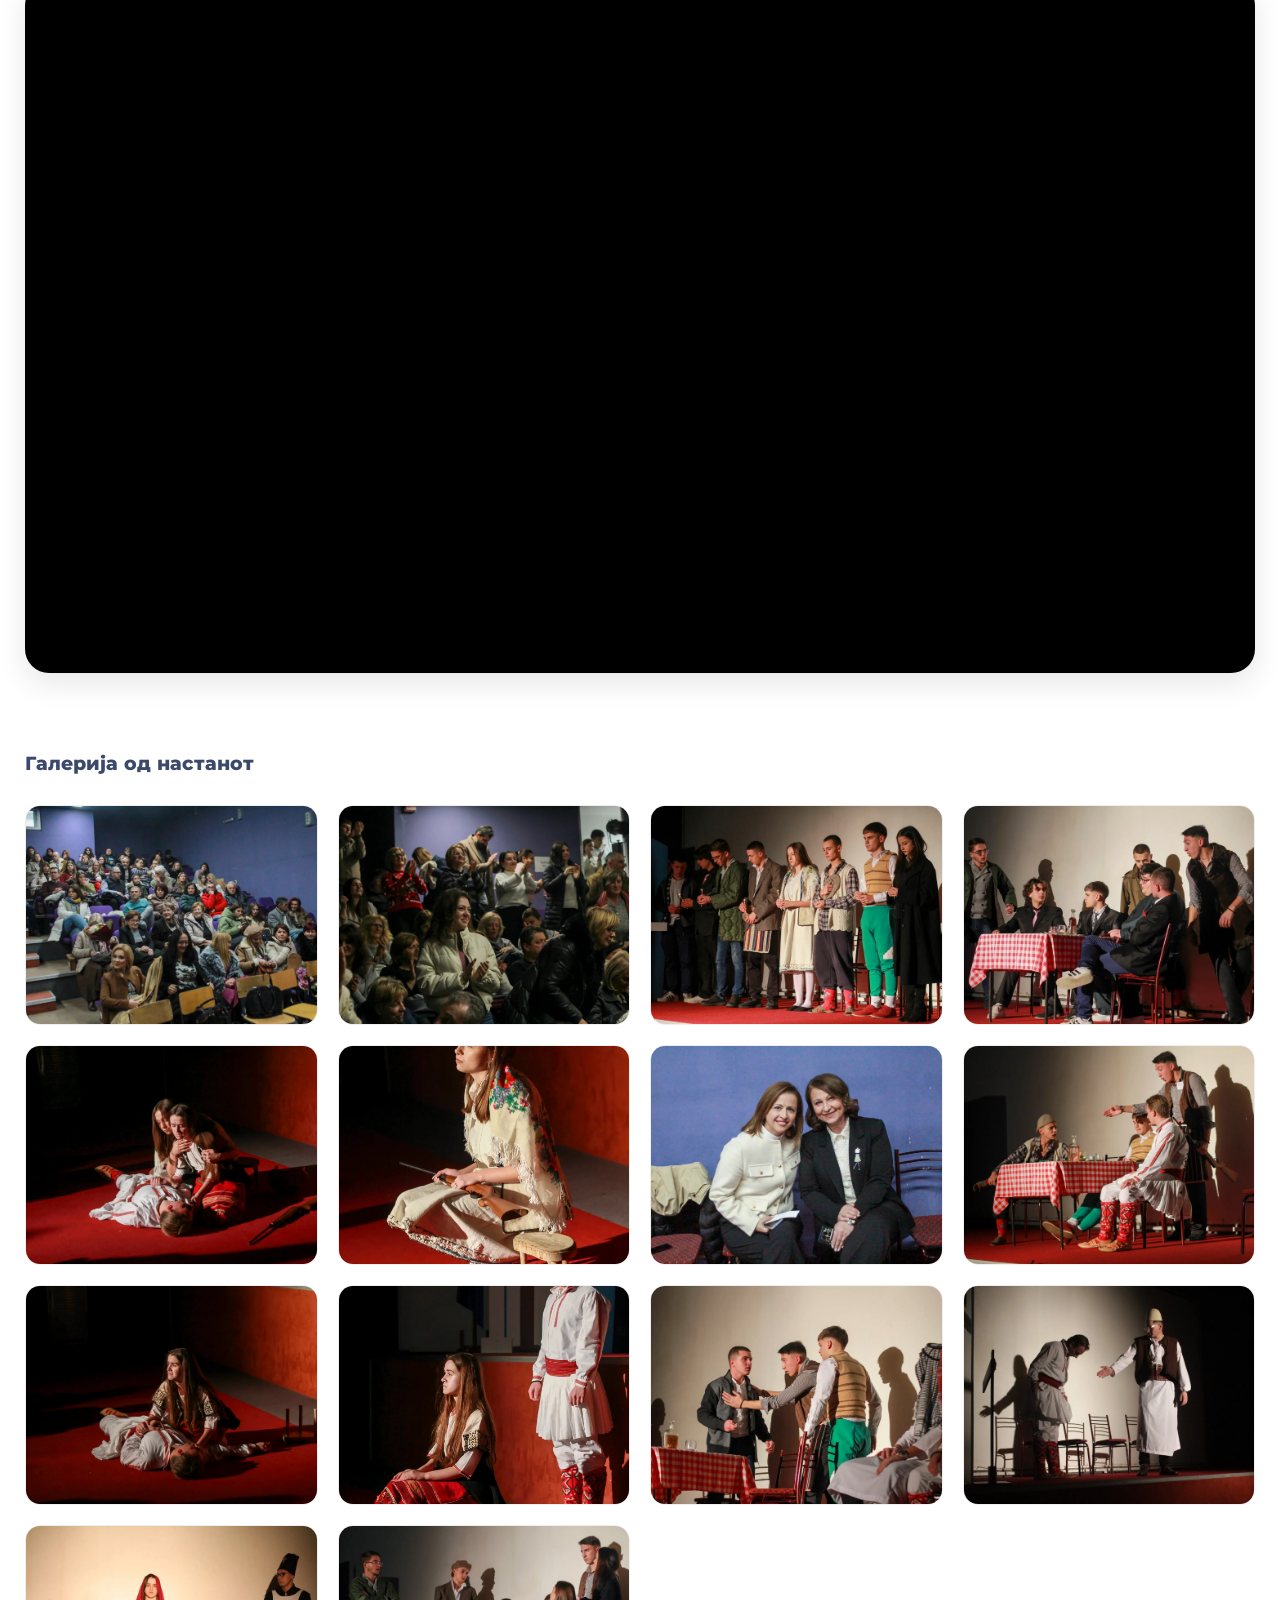
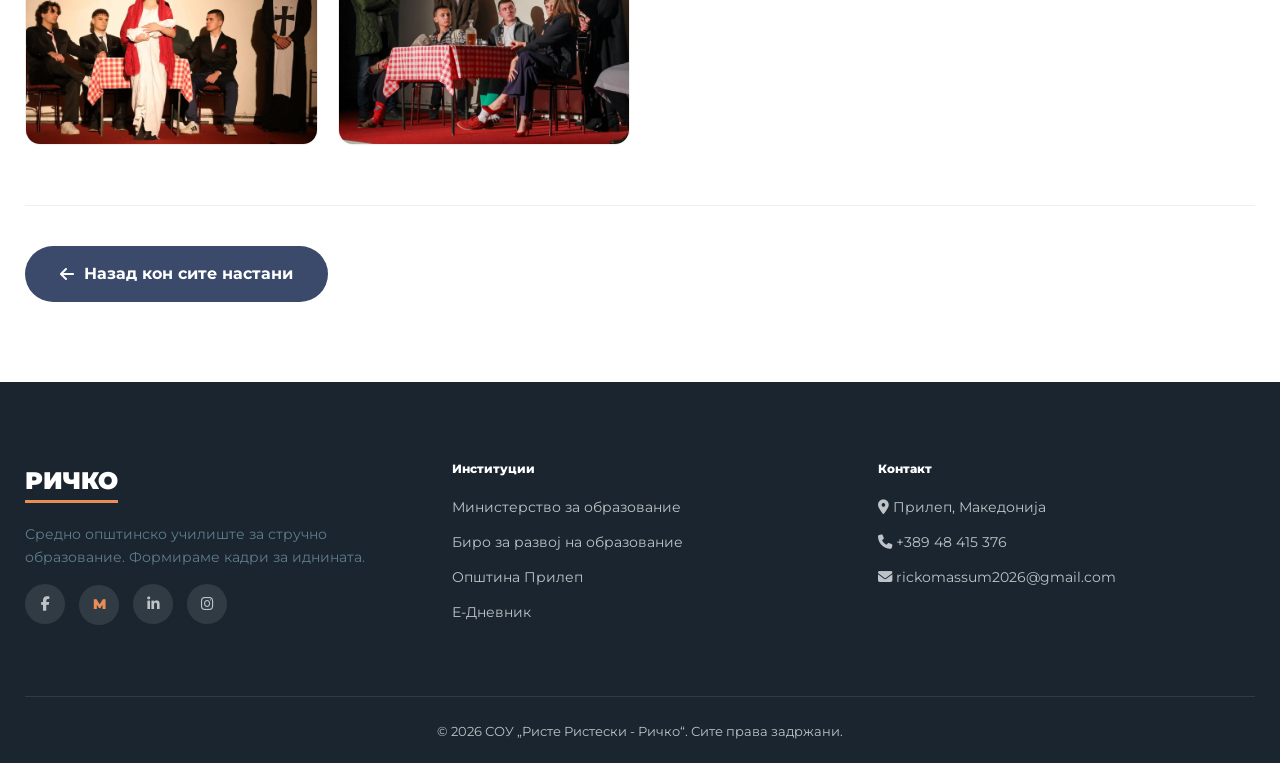
==== commit 17bfd887: "Update nastan1.html" ====
--- a/nastan1.html
+++ b/nastan1.html
@@ -110,20 +110,20 @@
                     <div class="footer-logo">РИЧКО</div>
                     <p class="footer-text">Средно општинско училиште за стручно образование. Формираме кадри за иднината.</p>
                     <div class="social-icons">
-                        <a href="https://www.facebook.com/rickoedumk"><i class="fab fa-facebook-f"></i></a>
-                        <a href="https://www.facebook.com/mladinskaricko"><i  class="r-symbol">M</i></a>
-                        <a href="https://mk.linkedin.com/company/rickoedumk"><i class="fab fa-linkedin-in"></i></a>
-                        <a href="https://www.instagram.com/u.u.z_ricko?igsh=YXB3cnBxc3ljbzF0"><i class="fab fa-instagram"></i></a>
+                        <a href="https://www.facebook.com/rickoedumk" target="_blank"><i class="fab fa-facebook-f"></i></a>
+                        <a href="https://www.facebook.com/mladinskaricko" target="_blank"><i  class="r-symbol">M</i></a>
+                        <a href="https://mk.linkedin.com/company/rickoedumk" target="_blank"><i class="fab fa-linkedin-in"></i></a>
+                        <a href="https://www.instagram.com/u.u.z_ricko?igsh=YXB3cnBxc3ljbzF0" target="_blank"><i class="fab fa-instagram"></i></a>
                     </div>
                 </div>
                 
                 <div>
                     <h5 style="color:#fff; margin-bottom:20px;">Институции</h5>
                     <ul class="footer-links">
-                        <li><a href="https://mon.gov.mk/">Министерство за образование</a></li>
-                        <li><a href="https://bro.gov.mk/">Биро за развој на образование</a></li>
-                        <li><a href="https://www.prilep.gov.mk/">Општина Прилеп</a></li>
-                        <li><a href="https://ednevnik.edu.mk/">Е-Дневник</a></li>
+                        <li><a href="https://mon.gov.mk/" target="_blank">Министерство за образование</a></li>
+                        <li><a href="https://bro.gov.mk/" target="_blank">Биро за развој на образование</a></li>
+                        <li><a href="https://www.prilep.gov.mk/" target="_blank">Општина Прилеп</a></li>
+                        <li><a href="https://ednevnik.edu.mk/" target="_blank">Е-Дневник</a></li>
                     </ul>
                 </div>
 
--- a/CSS/global.css
+++ b/CSS/global.css
@@ -34,6 +34,13 @@
 
 html { scroll-behavior: smooth; font-size: 16px; }
 
+.reveal {
+        opacity: 1 !important;
+        transform: none !important;
+        transition: none !important;
+    }
+
+
 body {
     font-family: 'Montserrat', sans-serif;
     background-color: var(--white);
@@ -317,4 +324,4 @@
     .nav-menu li.dropdown:hover .dropdown-menu {
         display: none !important;
     }
-}+}
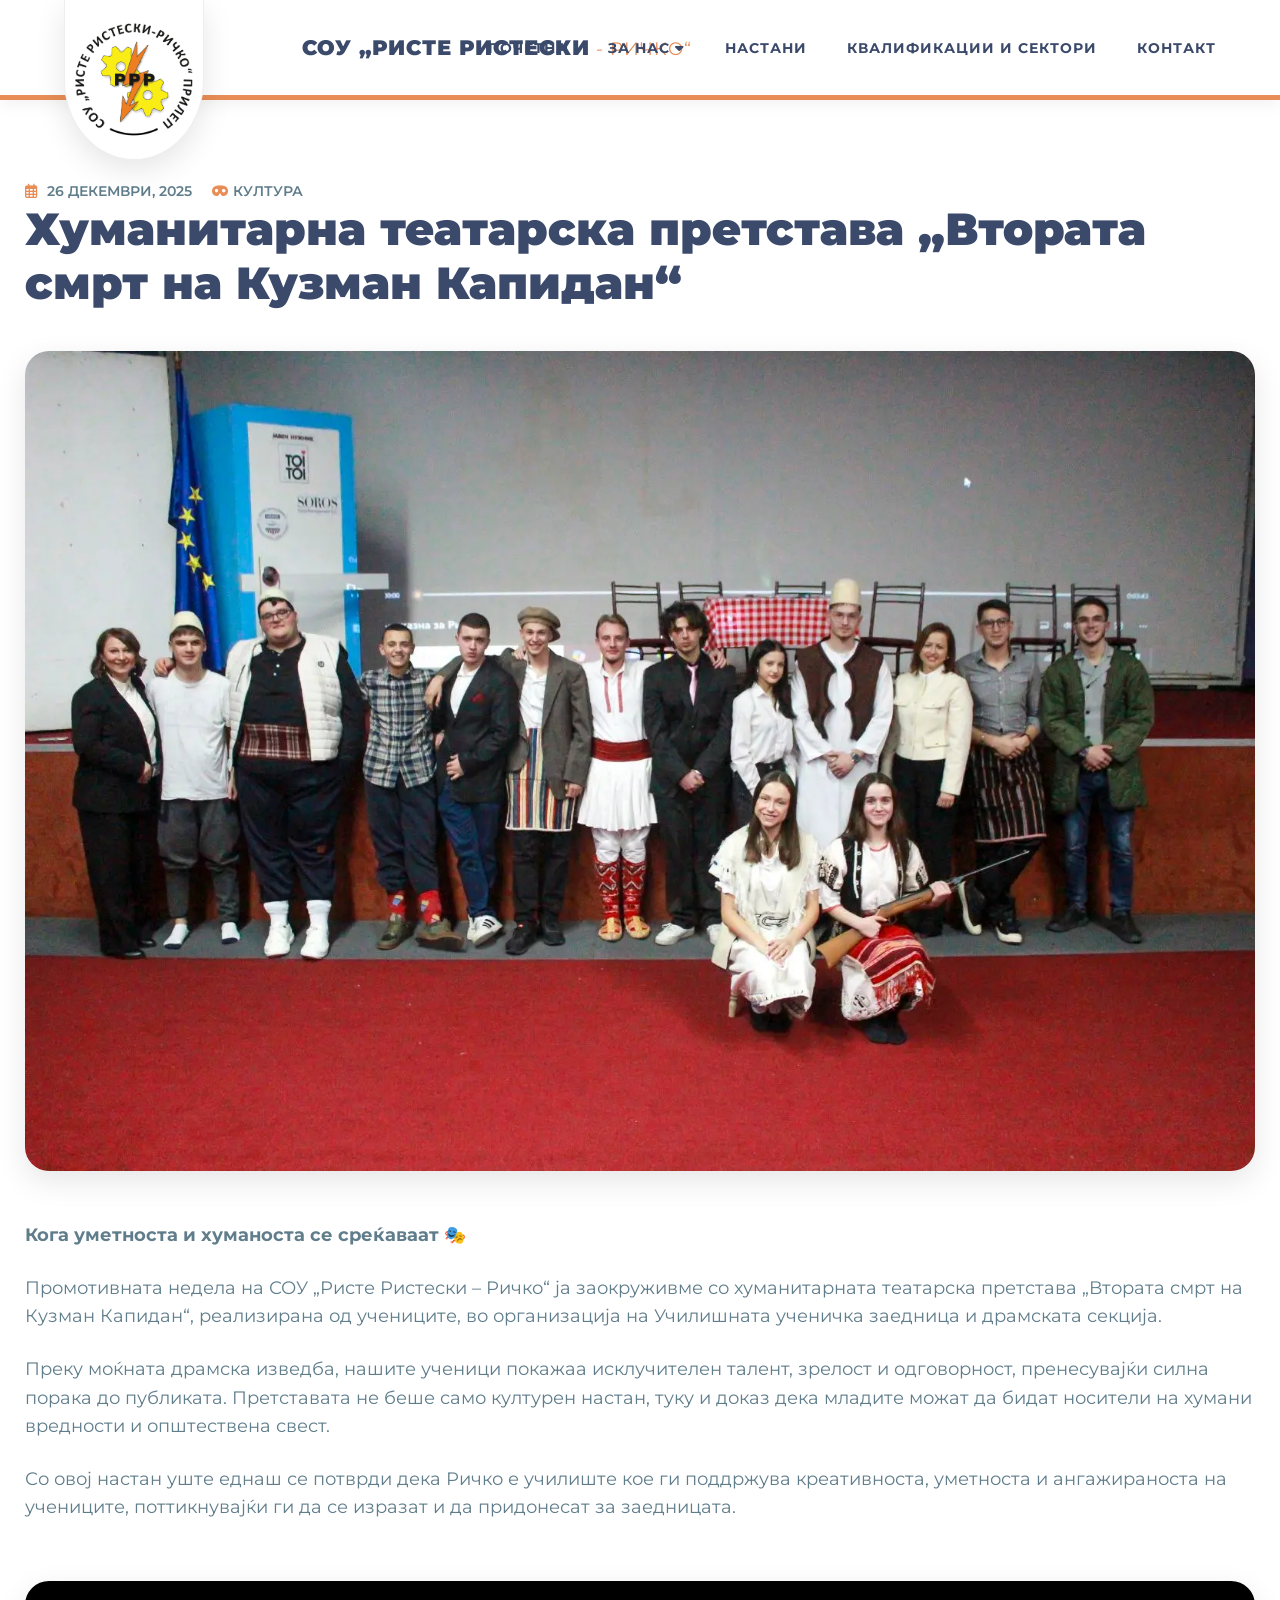
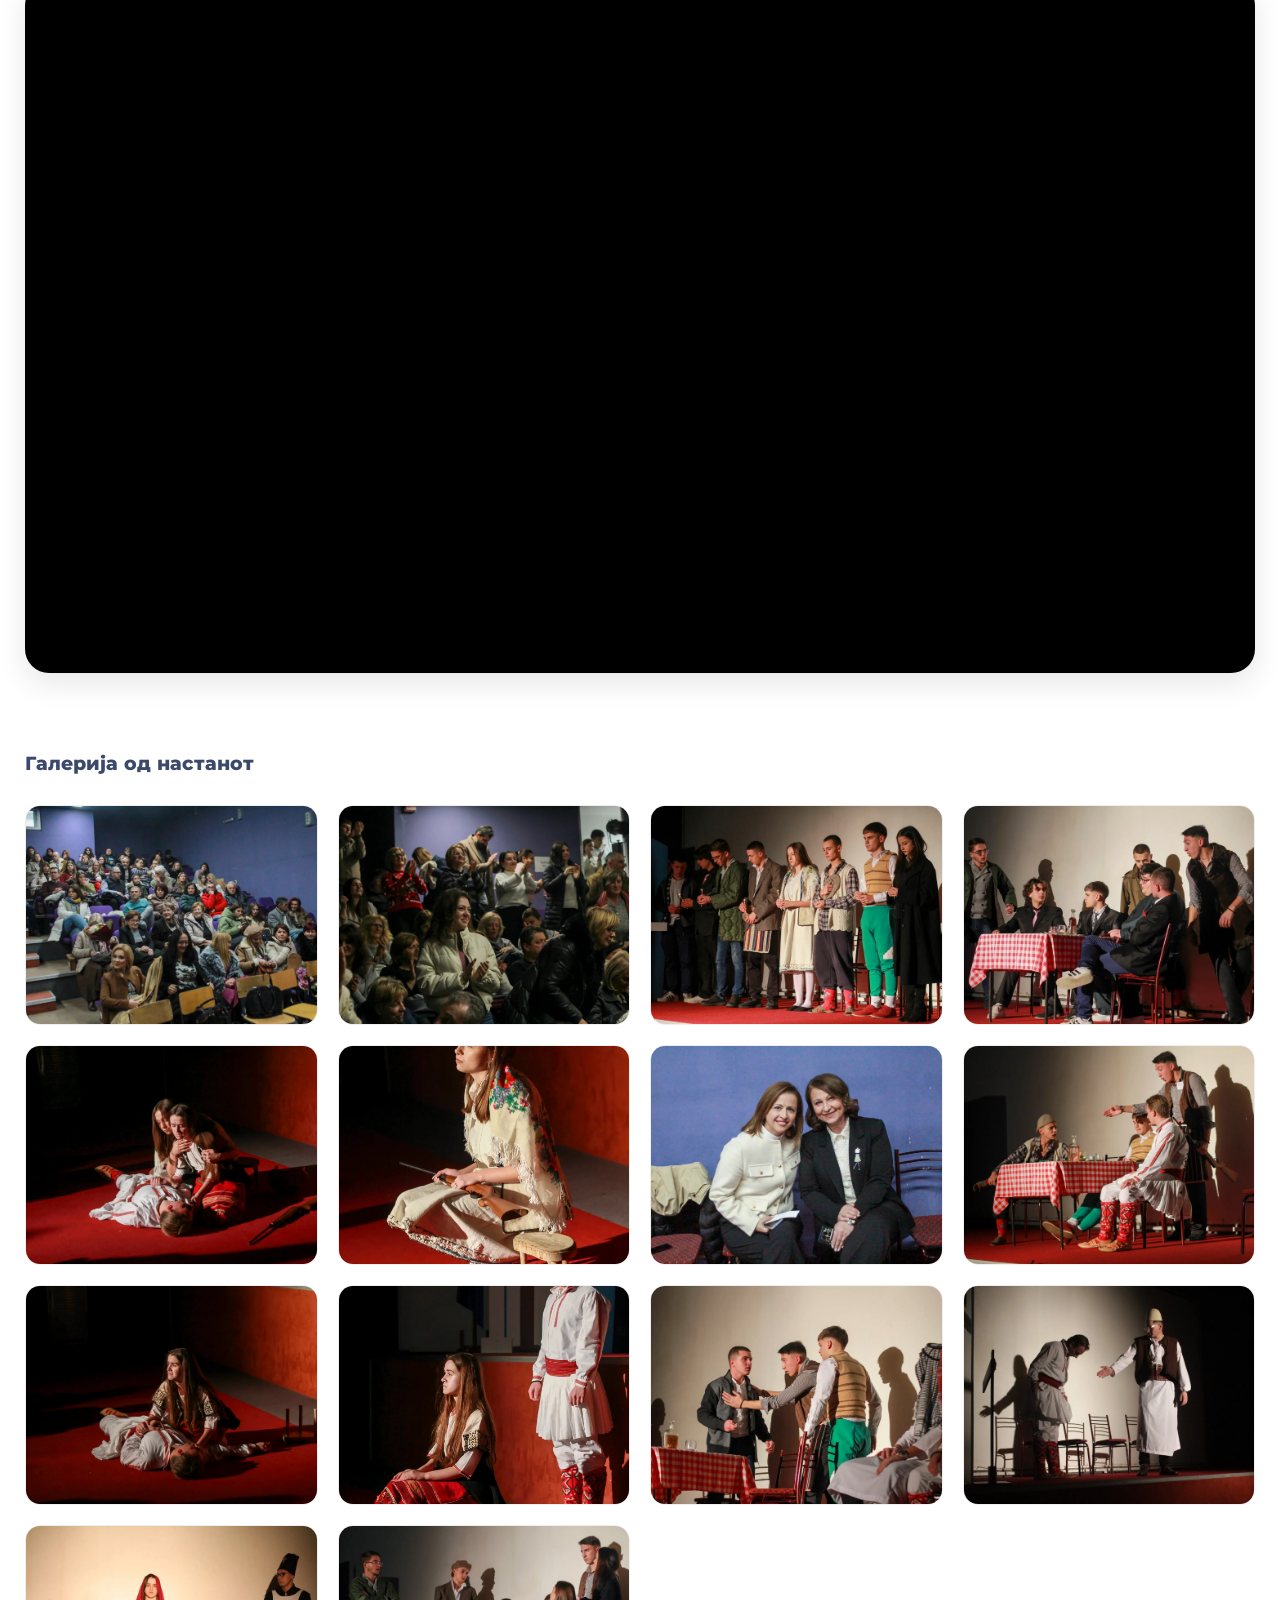
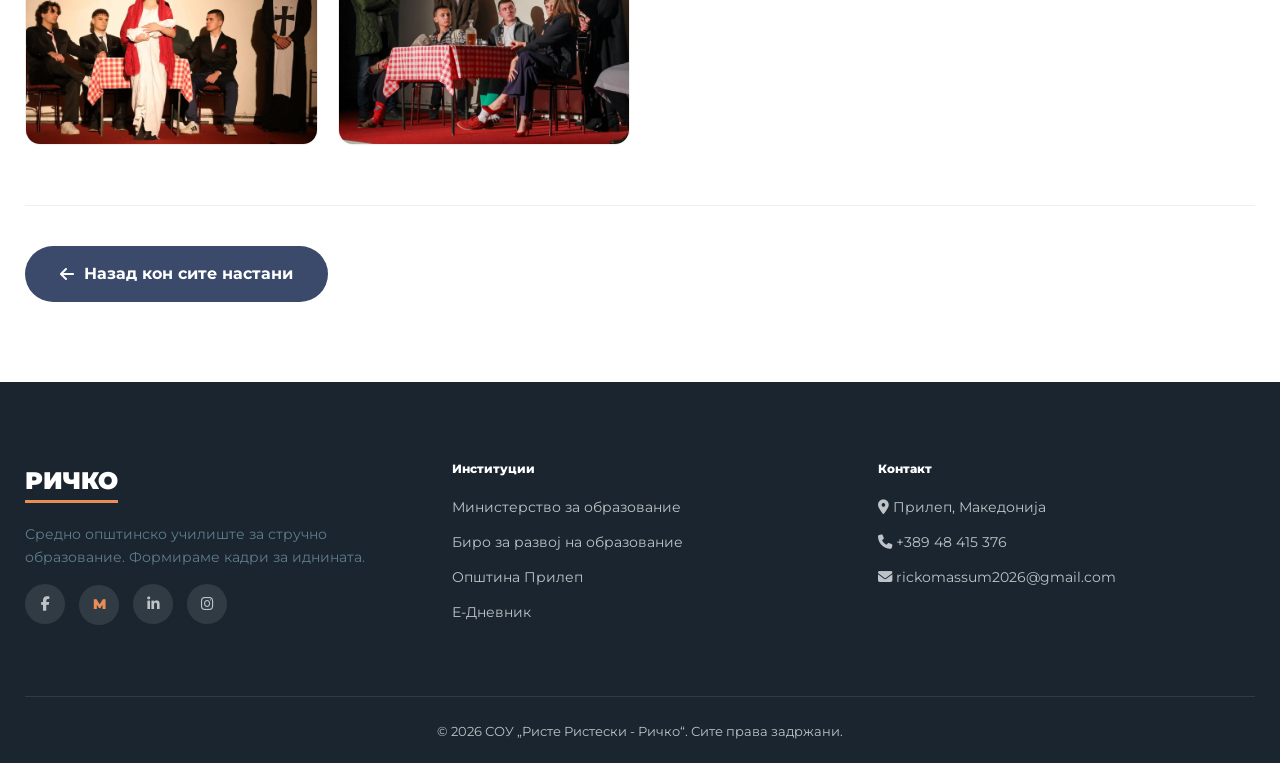
==== commit 7699a5a1: "Update nastan1.html" ====
--- a/nastan1.html
+++ b/nastan1.html
@@ -17,9 +17,9 @@
 <body>
 
     <header id="teatar">
-        <a href="index.html" class="logo-badge">
-            <img src="IMAGES/Лого.webp" alt="Logo">
-        </a>
+        <a href="index.html" class="logo-badge reveal" style="text-decoration: none;">
+    <img src="IMAGES/Лого.webp" alt="Лого СОУ Ристе Ристески Ричко">
+</a>
         <div class="header-title reveal d-100">
             <strong>СОУ „Ристе Ристески</strong>
             <span>- Ричко“</span>
--- a/CSS/global.css
+++ b/CSS/global.css
@@ -181,20 +181,29 @@
 .logo-badge img { width: 85%; height: 85%; object-fit: contain; }
 
 .header-title {
-    position: absolute;
-    left: calc(5% + 160px);
-    top: 50%;
-    transform: translateY(-50%);
-    text-transform: uppercase;
-    font-size: 1.1rem;
-    line-height: 1.3;
-    color: var(--ricko-blue);
-    letter-spacing: 1px;
-    pointer-events: none;
-}
-
-.header-title strong { font-weight: 900; display: block; font-size: 1.3rem; }
-.header-title span { color: var(--orange); }
+        position: relative;
+        margin-right: auto;
+        margin-left: 20px;
+        transform: none;
+        top: auto;
+        left: calc(5% + 160px);
+        text-transform: uppercase;
+        font-size: 1.1rem;
+        line-height: 1.3;
+        color: var(--ricko-blue);
+        letter-spacing: 1px;
+        pointer-events: none;
+    }
+
+    .header-title strong {
+        font-weight: 900;
+        display: inline;
+        font-size: 1.3rem;
+    }
+
+    .header-title span {
+        color: var(--orange);
+    }
 
 .nav-menu { display: flex; gap: 40px; }
 
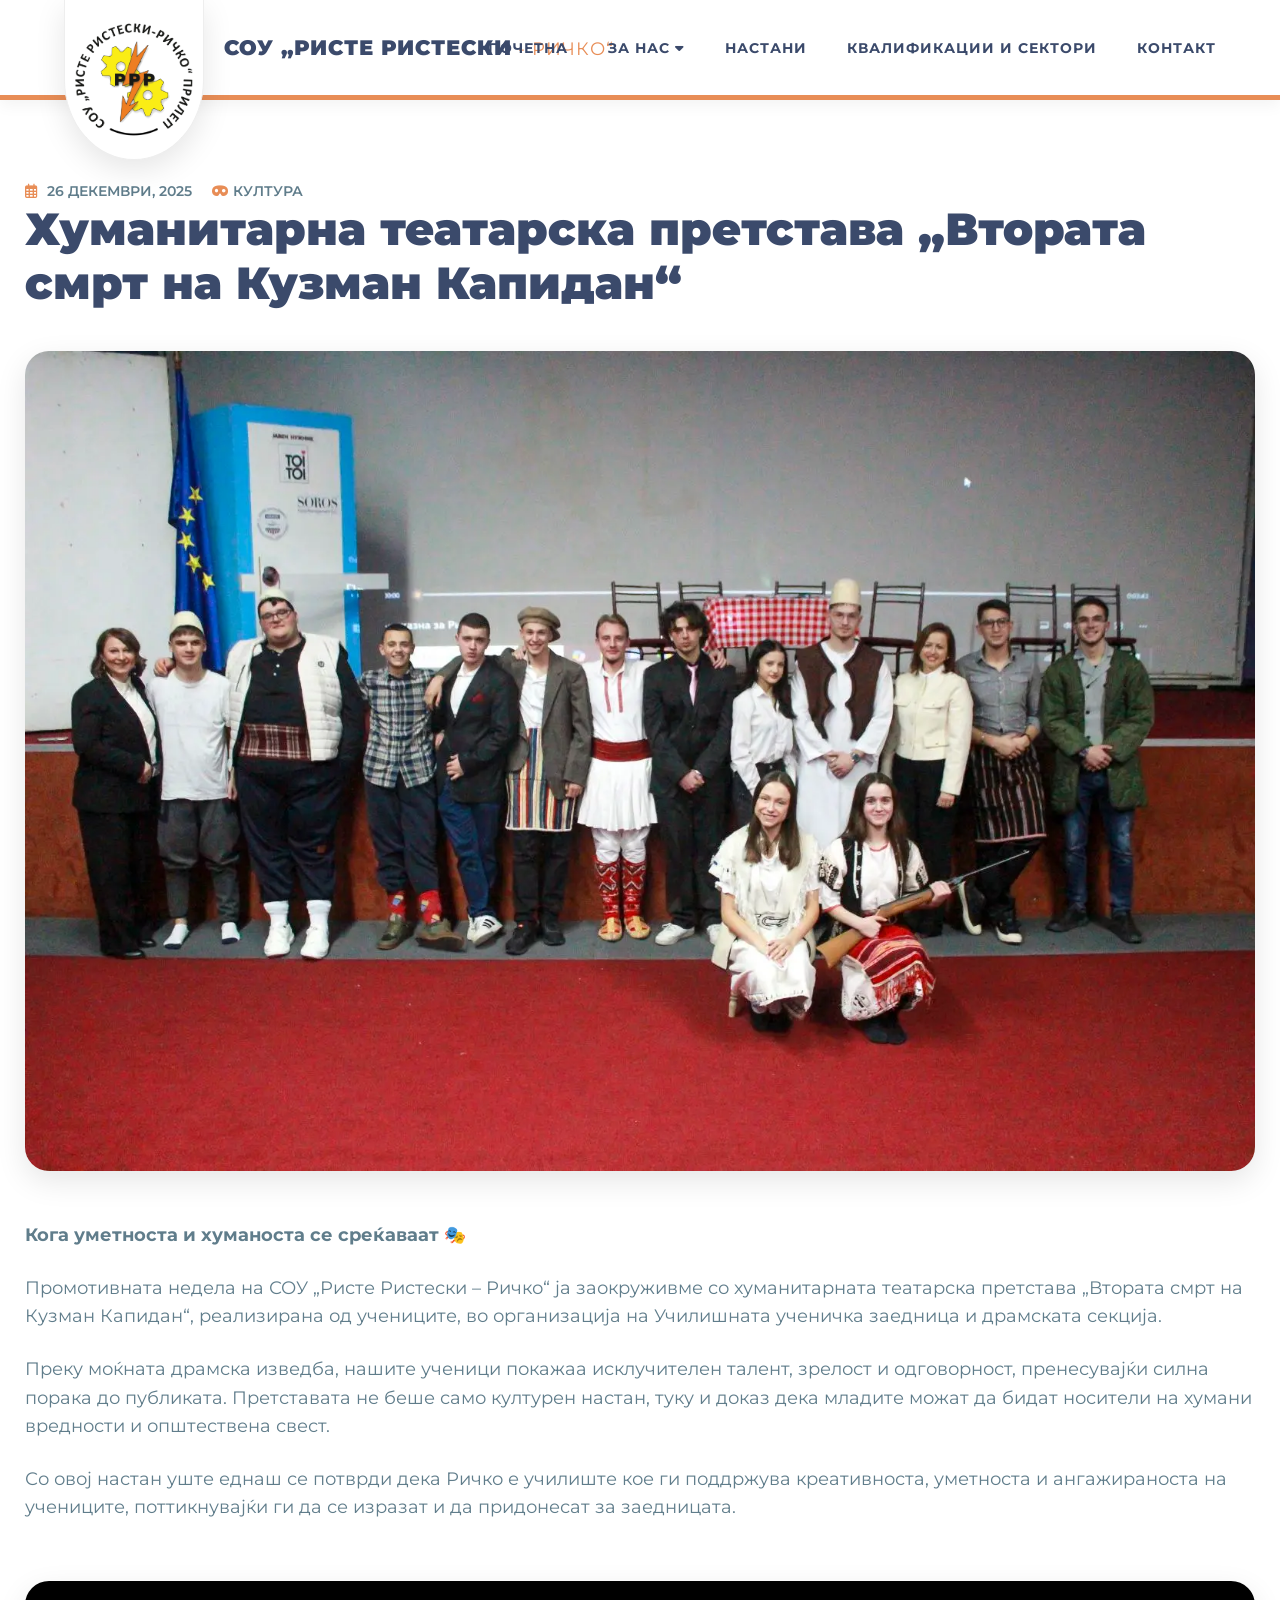
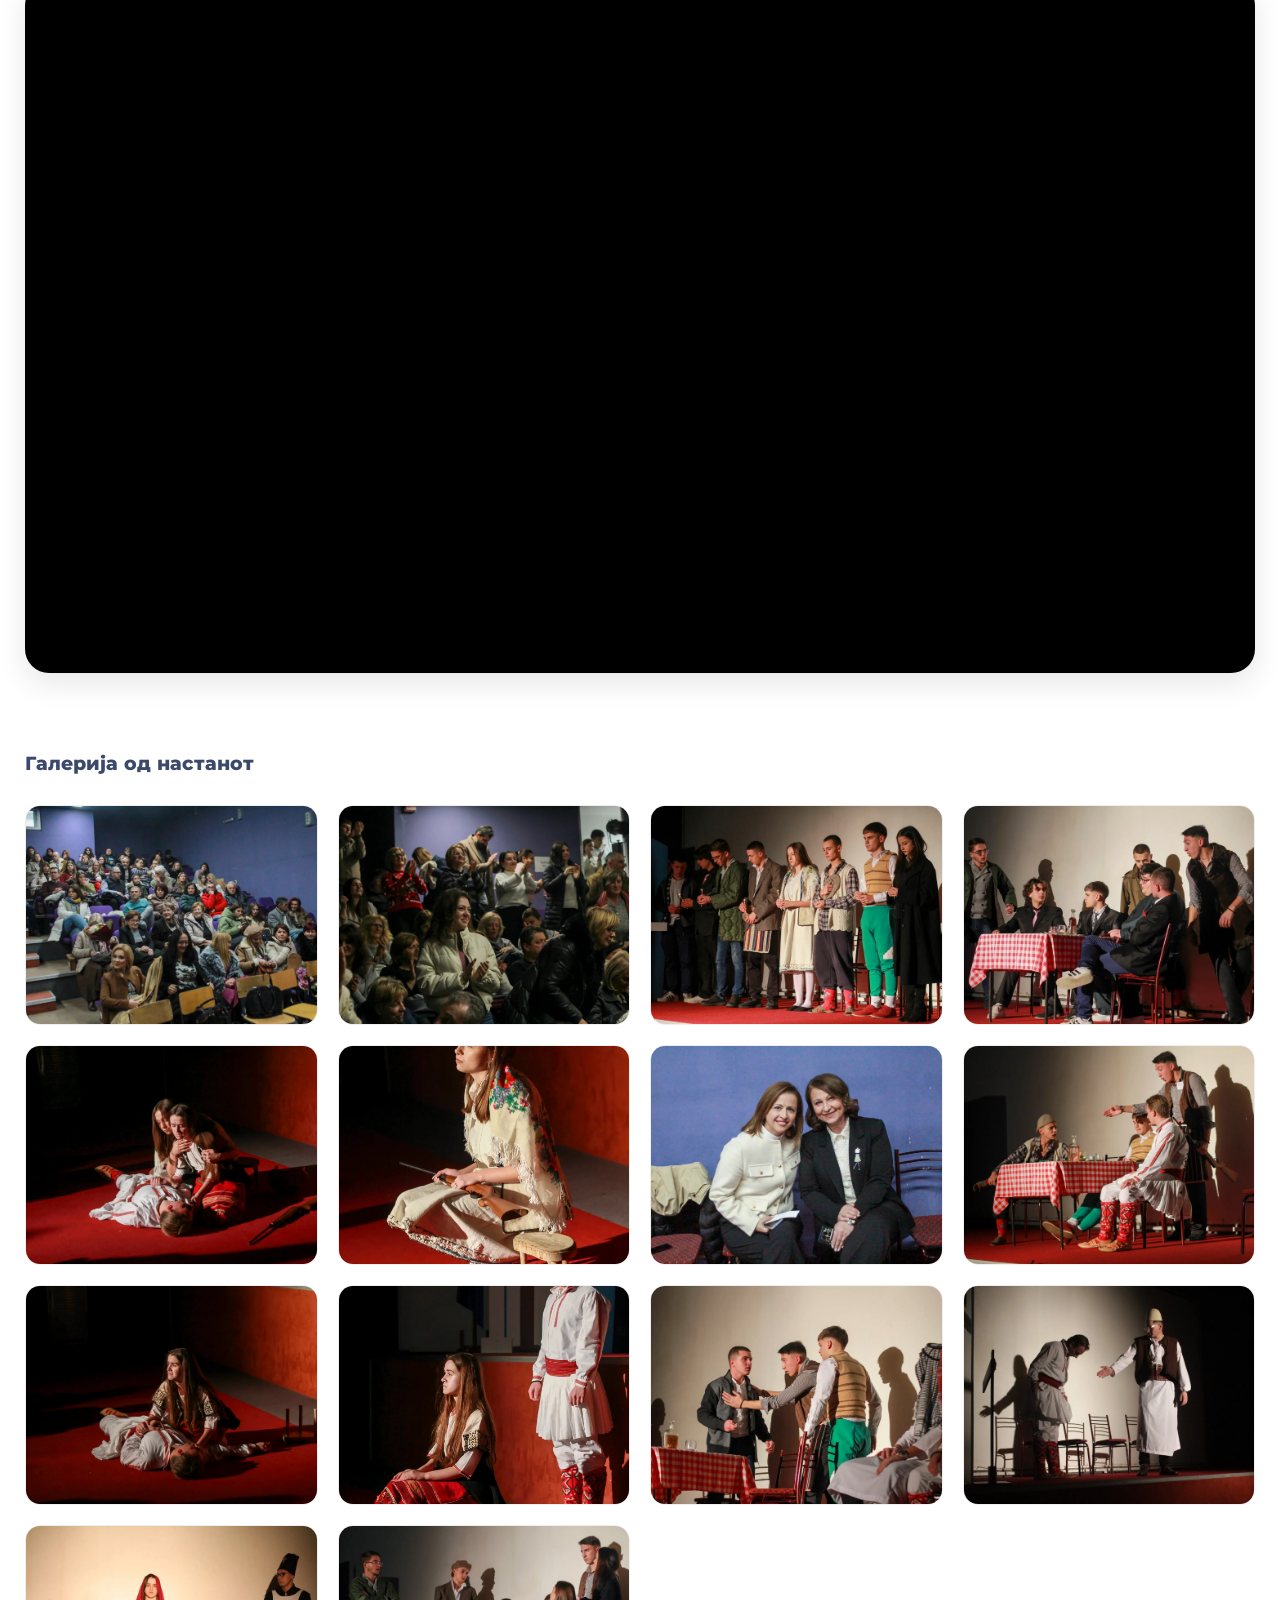
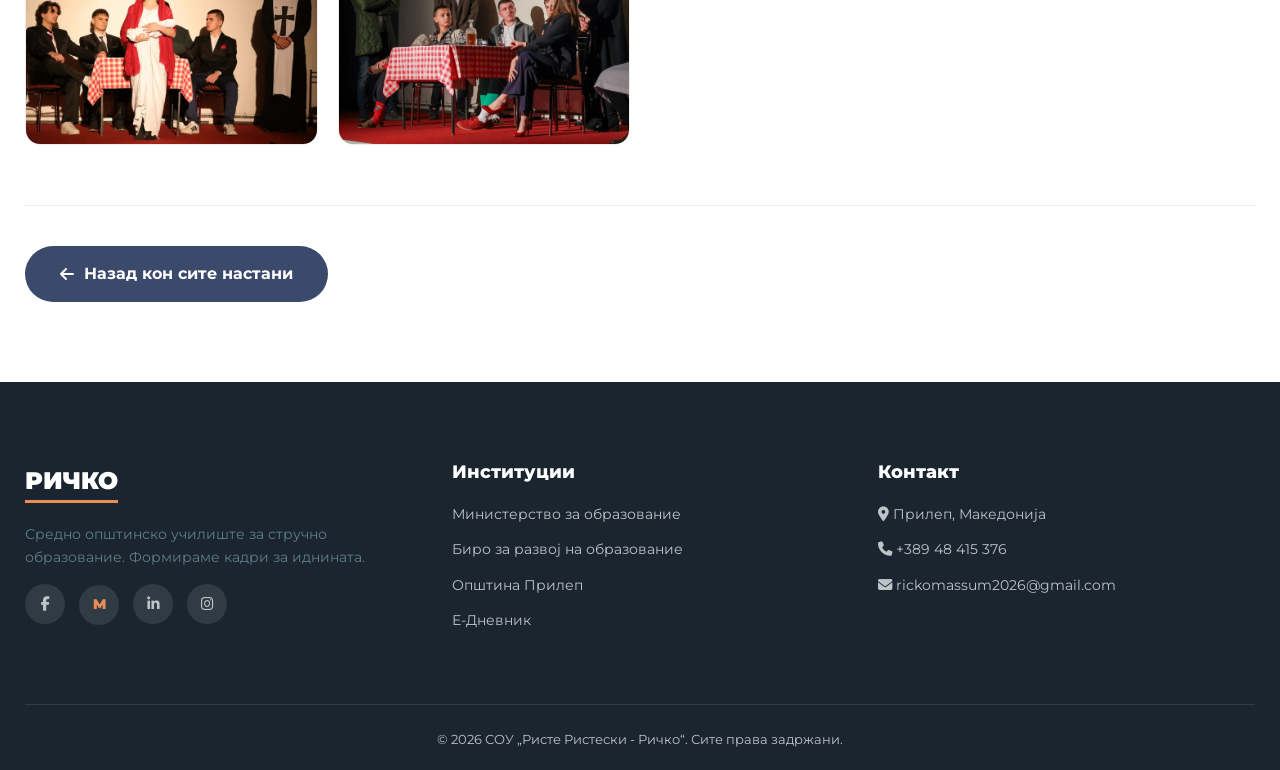
==== commit 7eb50511: "Update nastan1.html" ====
--- a/nastan1.html
+++ b/nastan1.html
@@ -118,7 +118,7 @@
                 </div>
                 
                 <div>
-                    <h5 style="color:#fff; margin-bottom:20px;">Институции</h5>
+                    <h5 style="color:#fff; margin-bottom:20px;font-size: large;">Институции</h5>
                     <ul class="footer-links">
                         <li><a href="https://mon.gov.mk/" target="_blank">Министерство за образование</a></li>
                         <li><a href="https://bro.gov.mk/" target="_blank">Биро за развој на образование</a></li>
@@ -128,7 +128,7 @@
                 </div>
 
                 <div>
-                    <h5 style="color:#fff; margin-bottom:20px;">Контакт</h5>
+                    <h5 style="color:#fff; margin-bottom:20px;font-size: large;">Контакт</h5>
                     <ul class="footer-links">
                         <li><i class="fas fa-map-marker-alt"></i> Прилеп, Македонија</li>
                         <li><i class="fas fa-phone"></i> +389 48 415 376</li>
--- a/CSS/global.css
+++ b/CSS/global.css
@@ -1,5 +1,5 @@
     /* ======================================================
-   1. GLOBAL VARIABLES
+   1. GLOBAL VARIABLES 
    ====================================================== */
 :root {
     --dark-blue: #2c3e50;       
@@ -186,7 +186,7 @@
         margin-left: 20px;
         transform: none;
         top: auto;
-        left: calc(5% + 160px);
+        left: 140px;
         text-transform: uppercase;
         font-size: 1.1rem;
         line-height: 1.3;
@@ -204,7 +204,6 @@
     .header-title span {
         color: var(--orange);
     }
-
 .nav-menu { display: flex; gap: 40px; }
 
 .nav-link {
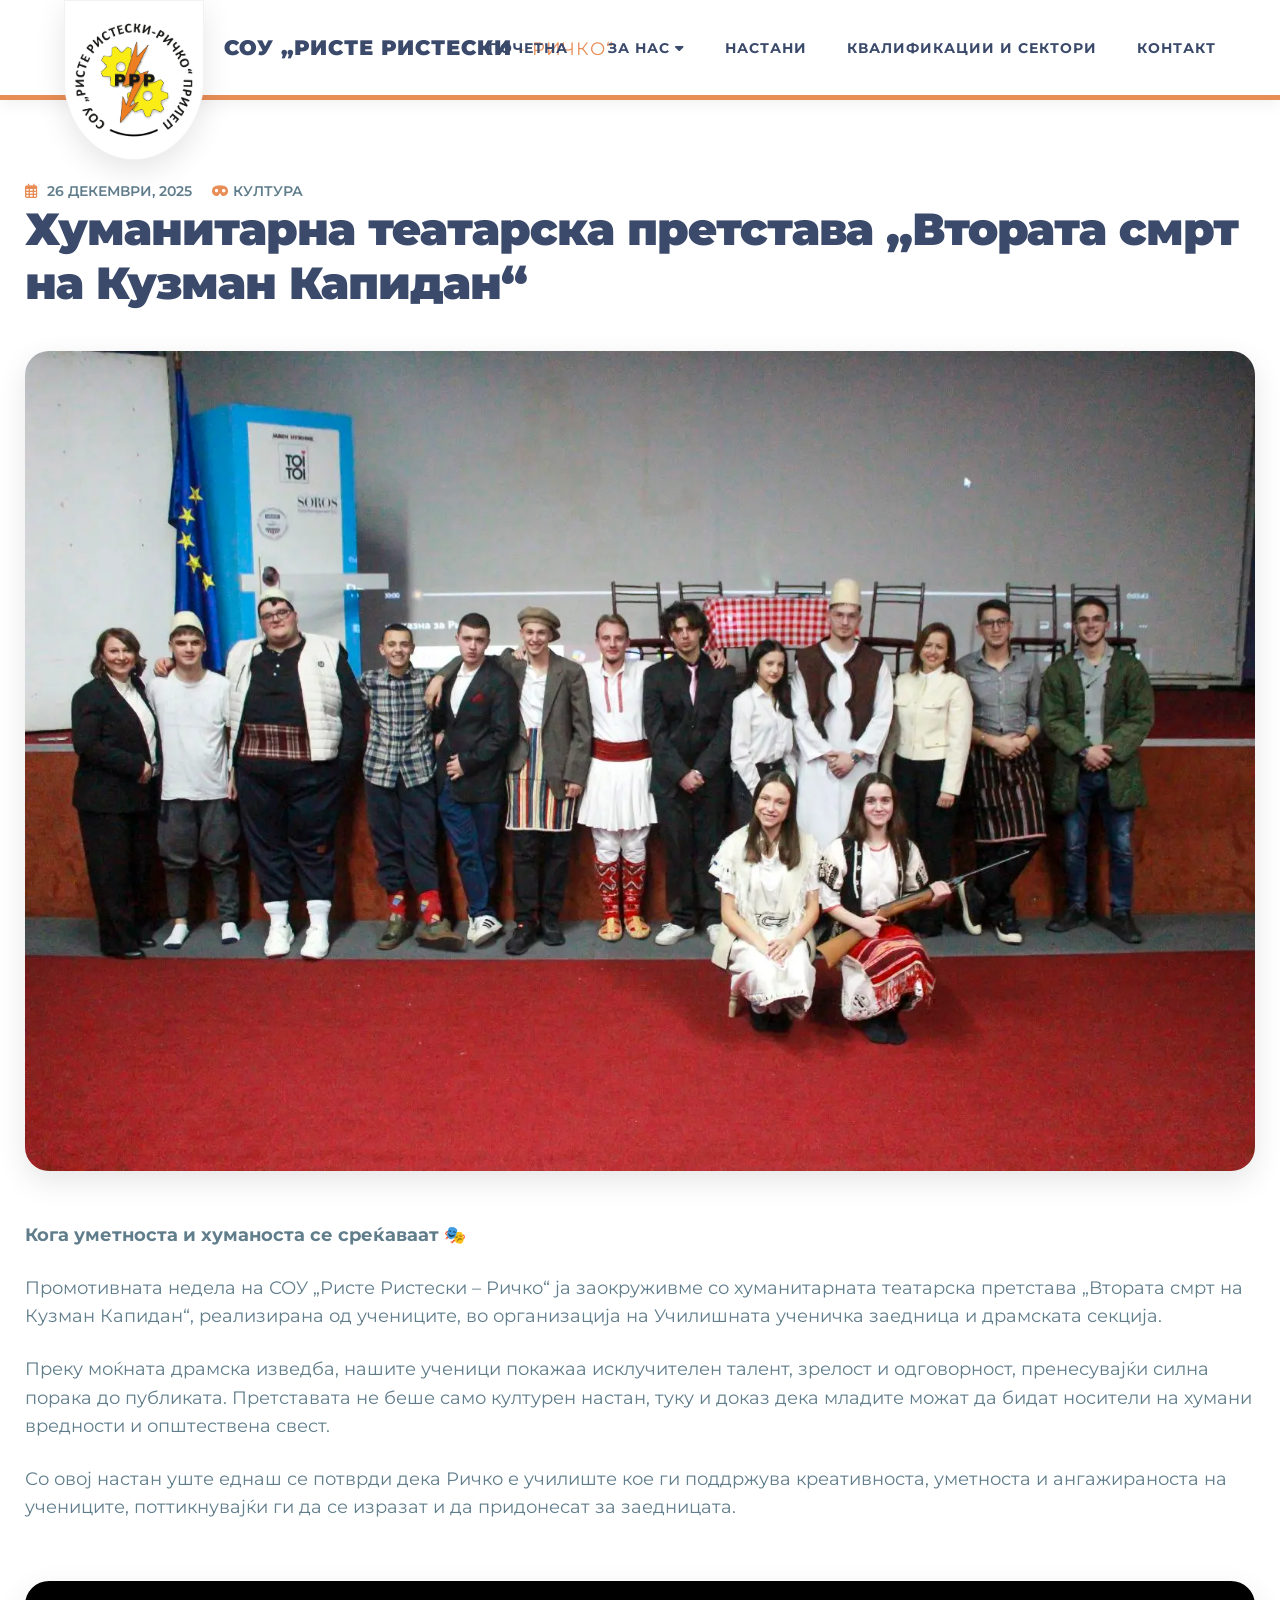
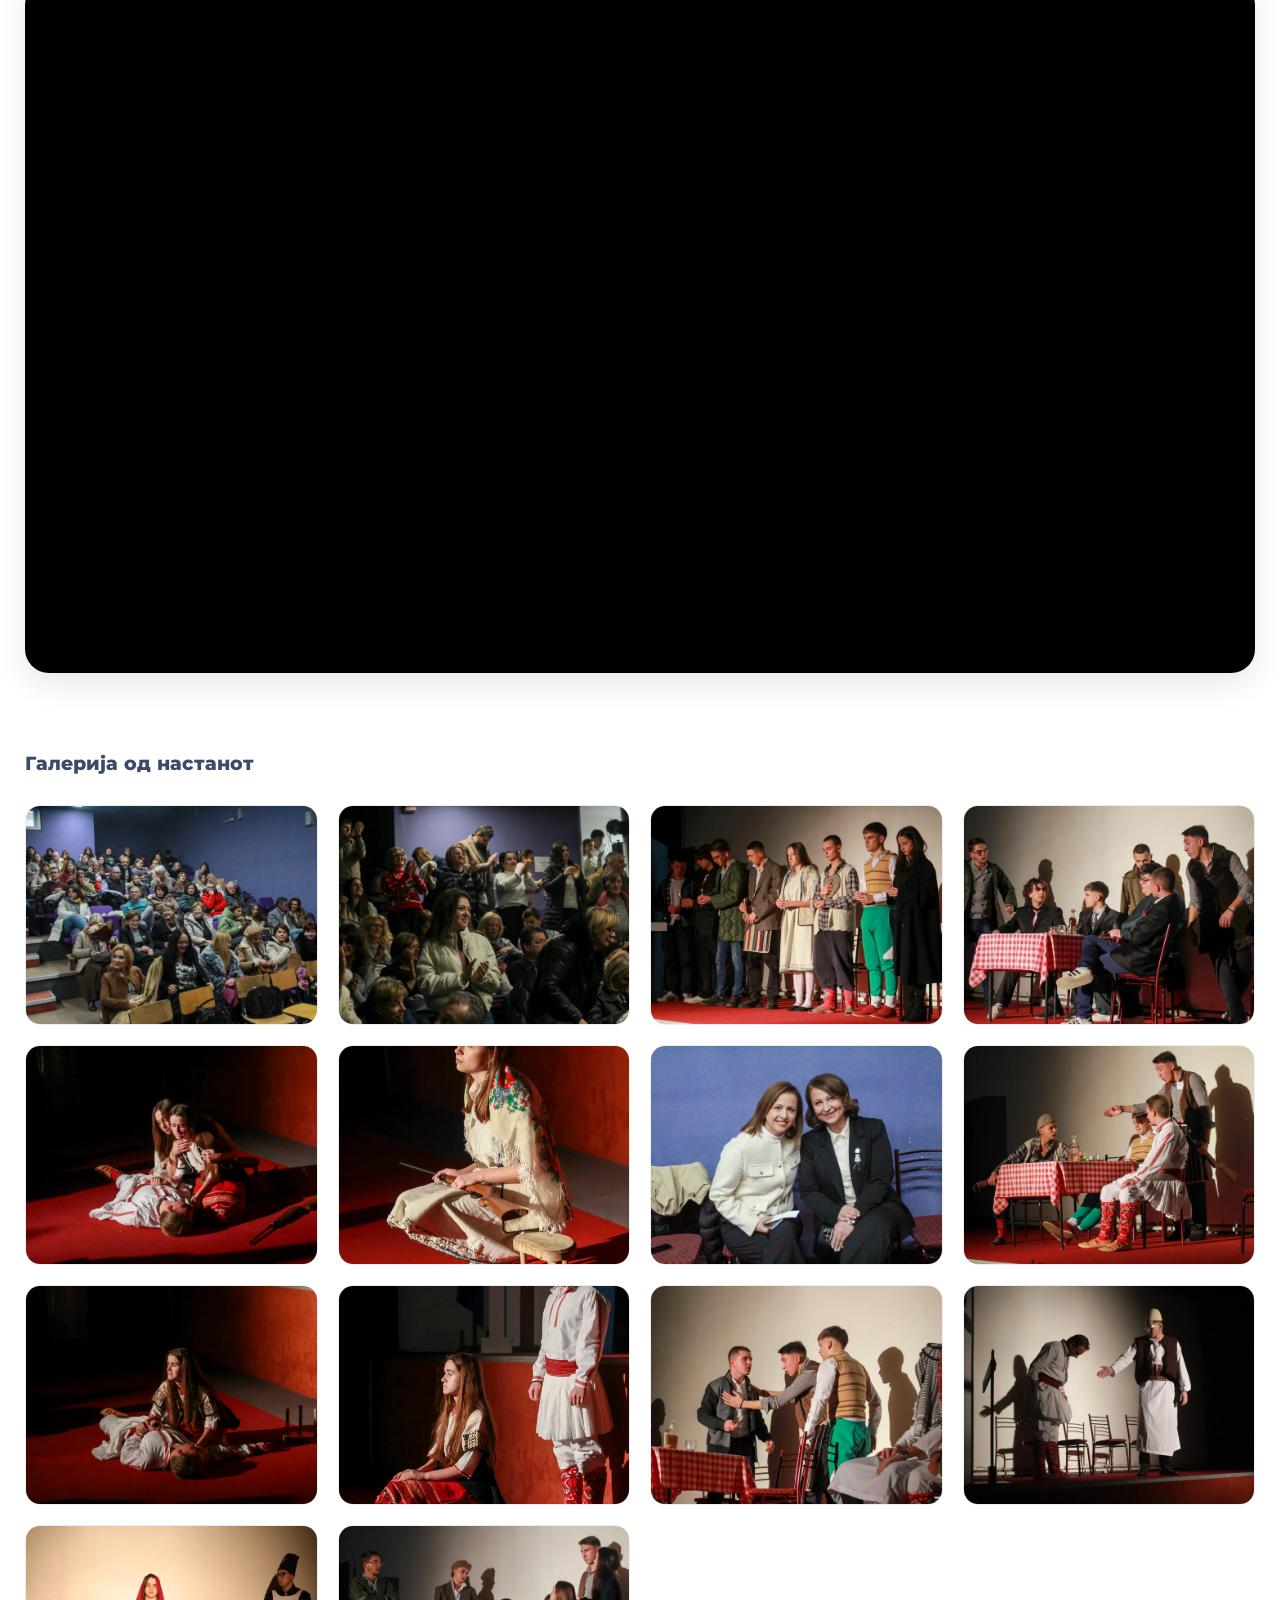
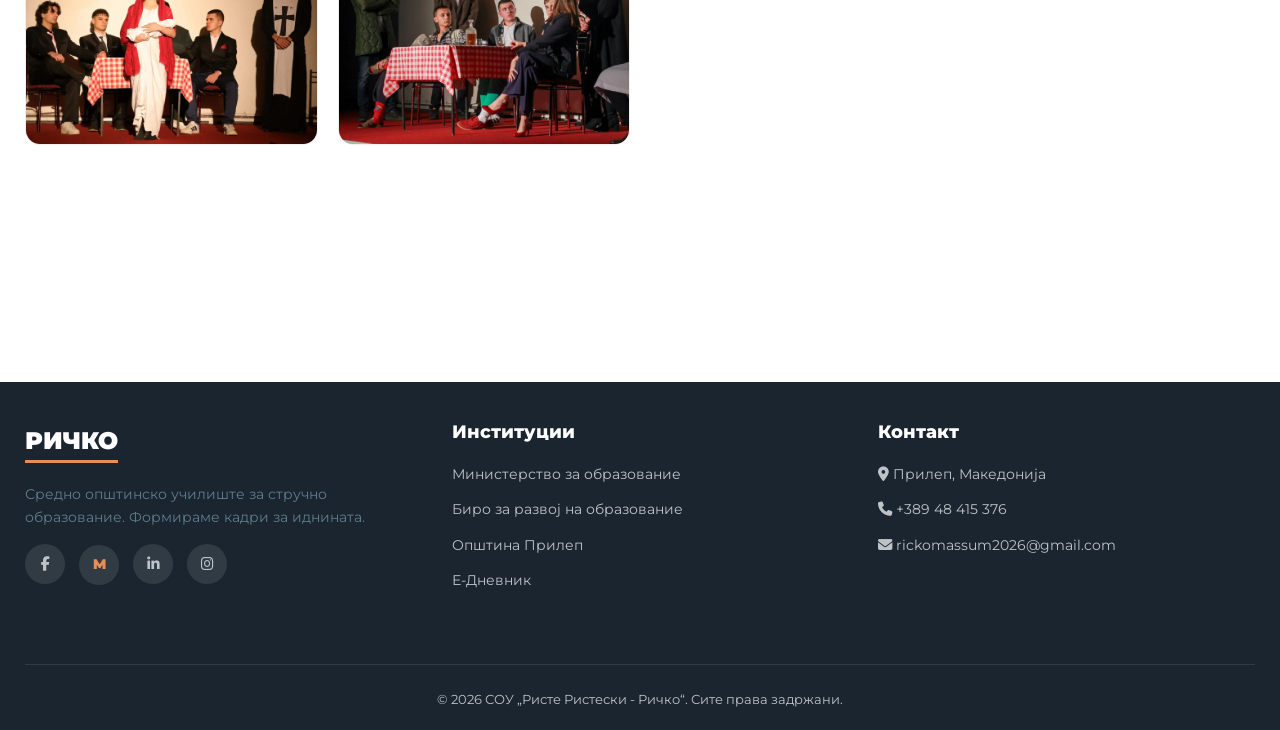
==== commit d8942021: "Update nastan1.html" ====
--- a/nastan1.html
+++ b/nastan1.html
@@ -38,7 +38,7 @@
           </li>
                 <li class="reveal d-200"><a href="nastani.html" class="nav-link">Настани</a></li>
                 <li class="reveal d-300"><a href="struki.html" class="nav-link">Квалификации и сектори</a></li>
-                <li class="reveal d-400"><a href="index.html#location" class="nav-link">Контакт</a></li>
+                <li class="reveal d-400"><a href="index.html#kontakt" class="nav-link">Контакт</a></li>
             </ul>
         </nav>
 
--- a/CSS/global.css
+++ b/CSS/global.css
@@ -1,5 +1,5 @@
     /* ======================================================
-   1. GLOBAL VARIABLES 
+   1. GLOBAL VARIABLES
    ====================================================== */
 :root {
     --dark-blue: #2c3e50;       
@@ -34,13 +34,6 @@
 
 html { scroll-behavior: smooth; font-size: 16px; }
 
-.reveal {
-        opacity: 1 !important;
-        transform: none !important;
-        transition: none !important;
-    }
-
-
 body {
     font-family: 'Montserrat', sans-serif;
     background-color: var(--white);
@@ -204,6 +197,7 @@
     .header-title span {
         color: var(--orange);
     }
+
 .nav-menu { display: flex; gap: 40px; }
 
 .nav-link {
@@ -259,9 +253,9 @@
 footer {
     background-color: #1a252f;
     color: #bdc3c7;
-    padding: 80px 0 20px;
+    padding: 40px 0 20px;
     font-size: 0.9rem;
-    margin-top: auto; /* Pushes footer to bottom if page content is short */
+    margin-top: auto; 
 }
 
 .footer-grid {
@@ -298,6 +292,17 @@
     padding-top: 25px; text-align: center; font-size: 0.8rem;
 }
 
+#location, #history, #headmaster, #teachers {
+    scroll-margin-top: calc(var(--header-height) + 20px);
+}
+
+h1, h2 {
+    letter-spacing: -1px;
+}
+
+.logo-badge {
+    border: 1px solid rgba(0,0,0,0.05);
+}
 /* ==========================================================================
    6. GLOBAL RESPONSIVE RULES (Header & Nav)
    ========================================================================== */
